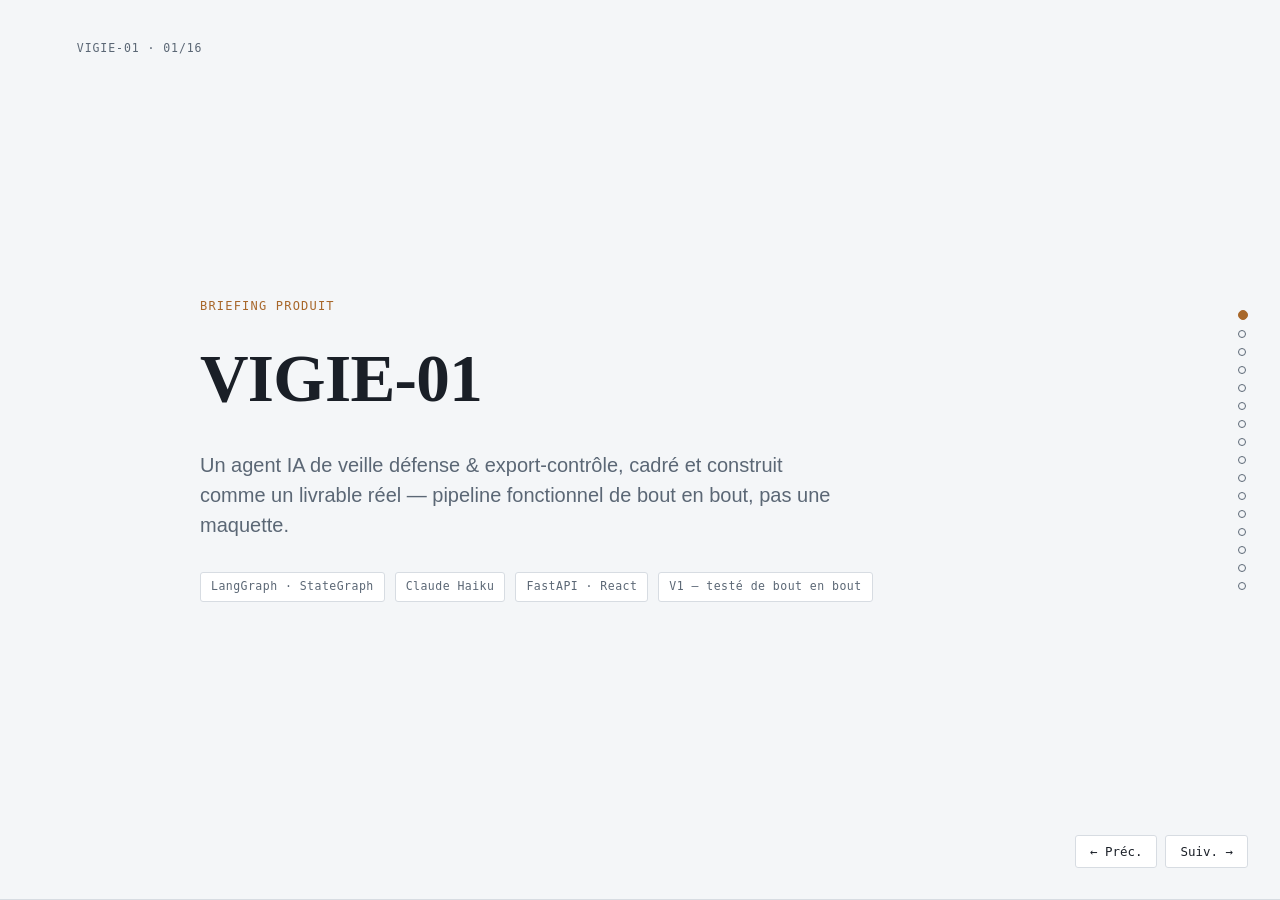
==== docs/slides.html @ fd5d431f "docs: record a measurement that corrected the correction it was meant to justify The 2026-08-30 vent" ====
<!DOCTYPE html>
<html lang="fr">
<head>
<meta charset="utf-8" />
<meta name="viewport" content="width=device-width, initial-scale=1" />
<title>VIGIE-01 — Briefing</title>
<link rel="icon" href="data:image/svg+xml,%3Csvg xmlns='http://www.w3.org/2000/svg' viewBox='0 0 32 32'%3E%3Crect width='32' height='32' rx='7' fill='%23a8672a'/%3E%3Ccircle cx='16' cy='16' r='7.5' fill='none' stroke='%23fff' stroke-width='2.2'/%3E%3Ccircle cx='16' cy='16' r='2.4' fill='%23fff'/%3E%3C/svg%3E" />
<style>
  :root {
    --bg: #f4f6f8;
    --surface: #ffffff;
    --surface-2: #eaeef2;
    --border: #d7dce2;
    --text: #1a1f27;
    --muted: #5b6775;
    --accent: #a8672a;
    --accent-ink: #ffffff;
    --accent-2: #3f6b7a;
    --danger: #a8422f;
    --font-display: Charter, "Iowan Old Style", "Georgia", "Times New Roman", serif;
    --font-body: -apple-system, "Segoe UI", Roboto, sans-serif;
    --font-mono: ui-monospace, "Cascadia Mono", "Consolas", "SFMono-Regular", Menlo, monospace;
  }

  @media (prefers-color-scheme: dark) {
    :root:not([data-theme="light"]) {
      --bg: #12151a;
      --surface: #1a1f27;
      --surface-2: #20262f;
      --border: #2c333d;
      --text: #e7e9ee;
      --muted: #93a0af;
      --accent: #d9954a;
      --accent-ink: #14171c;
      --accent-2: #6fa0b3;
      --danger: #d97a63;
    }
  }
  :root[data-theme="dark"] {
    --bg: #12151a;
    --surface: #1a1f27;
    --surface-2: #20262f;
    --border: #2c333d;
    --text: #e7e9ee;
    --muted: #93a0af;
    --accent: #d9954a;
    --accent-ink: #14171c;
    --accent-2: #6fa0b3;
    --danger: #d97a63;
  }

  * { box-sizing: border-box; }

  html { scroll-behavior: smooth; }

  body {
    margin: 0;
    background: var(--bg);
    color: var(--text);
    font-family: var(--font-body);
    line-height: 1.5;
  }

  .deck {
    scroll-snap-type: y mandatory;
    overflow-y: auto;
    height: 100dvh;
  }

  .slide {
    scroll-snap-align: start;
    min-height: 100dvh;
    display: flex;
    flex-direction: column;
    justify-content: center;
    padding: clamp(28px, 6vw, 96px);
    border-bottom: 1px solid var(--border);
    position: relative;
  }

  .slide-inner {
    max-width: 880px;
    width: 100%;
    margin: 0 auto;
  }

  .slide-id {
    position: absolute;
    top: clamp(20px, 4vw, 40px);
    left: clamp(28px, 6vw, 96px);
    font-family: var(--font-mono);
    font-size: 0.72rem;
    letter-spacing: 0.08em;
    color: var(--muted);
    text-transform: uppercase;
  }

  .eyebrow {
    font-family: var(--font-mono);
    font-size: 0.75rem;
    letter-spacing: 0.1em;
    text-transform: uppercase;
    color: var(--accent);
    margin: 0 0 14px;
  }

  h1, h2 {
    font-family: var(--font-display);
    font-weight: 600;
    text-wrap: balance;
    margin: 0 0 20px;
    letter-spacing: -0.01em;
  }

  .slide h2 { font-size: clamp(1.7rem, 3.4vw, 2.5rem); }

  .title-slide h1 { font-size: clamp(2.4rem, 6vw, 4.2rem); margin-bottom: 8px; }
  .title-slide .sub { font-size: clamp(1rem, 2vw, 1.25rem); color: var(--muted); max-width: 640px; }
  .title-slide .tags { display: flex; gap: 10px; flex-wrap: wrap; margin-top: 32px; }

  .tag {
    font-family: var(--font-mono);
    font-size: 0.72rem;
    letter-spacing: 0.04em;
    padding: 5px 10px;
    border-radius: 3px;
    border: 1px solid var(--border);
    color: var(--muted);
    background: var(--surface);
  }

  p.lede {
    font-size: clamp(1rem, 1.6vw, 1.2rem);
    color: var(--muted);
    max-width: 62ch;
    margin: 0 0 28px;
  }

  ul.points, ol.points {
    margin: 0;
    padding: 0;
    list-style: none;
    display: grid;
    gap: 14px;
  }

  ul.points li, ol.points li {
    padding-left: 26px;
    position: relative;
    max-width: 68ch;
  }

  ul.points li::before {
    content: "";
    position: absolute;
    left: 0;
    top: 0.55em;
    width: 7px;
    height: 7px;
    background: var(--accent);
  }

  ol.points { counter-reset: step; }
  ol.points li::before {
    counter-increment: step;
    content: counter(step);
    position: absolute;
    left: 0;
    top: -0.05em;
    font-family: var(--font-mono);
    font-size: 0.75rem;
    color: var(--accent);
    font-weight: 700;
  }

  strong.mark { color: var(--text); font-weight: 700; }
  .muted-note { color: var(--muted); font-size: 0.9rem; margin-top: 6px; }

  table {
    width: 100%;
    border-collapse: collapse;
    font-size: 0.92rem;
  }

  th, td {
    text-align: left;
    padding: 10px 14px;
    border-bottom: 1px solid var(--border);
  }

  th {
    font-family: var(--font-mono);
    font-size: 0.7rem;
    letter-spacing: 0.06em;
    text-transform: uppercase;
    color: var(--muted);
    font-weight: 600;
  }

  td.num, th.num { text-align: right; font-variant-numeric: tabular-nums; font-family: var(--font-mono); }
  tr.total td { font-weight: 700; color: var(--accent); border-top: 2px solid var(--border); }

  .card-grid {
    display: grid;
    grid-template-columns: repeat(auto-fit, minmax(230px, 1fr));
    gap: 16px;
  }

  .card {
    border: 1px solid var(--border);
    background: var(--surface);
    padding: 18px 20px;
    border-radius: 4px;
  }
  .card h3 { font-family: var(--font-body); font-size: 0.95rem; margin: 0 0 8px; }
  .card p { margin: 0; color: var(--muted); font-size: 0.87rem; }
  .card .badge {
    display: inline-block;
    font-family: var(--font-mono);
    font-size: 0.66rem;
    letter-spacing: 0.06em;
    text-transform: uppercase;
    padding: 2px 7px;
    border-radius: 999px;
    margin-bottom: 10px;
  }
  .badge.high { background: color-mix(in srgb, var(--danger) 18%, transparent); color: var(--danger); }
  .badge.medium { background: color-mix(in srgb, var(--accent) 18%, transparent); color: var(--accent); }

  /* pipeline diagram */
  .pipeline {
    display: flex;
    align-items: stretch;
    gap: 0;
    flex-wrap: wrap;
    margin-top: 8px;
  }
  .pipe-node {
    background: var(--surface);
    border: 1px solid var(--border);
    border-radius: 4px;
    padding: 14px 13px;
    flex: 1 1 128px;
    min-width: 120px;
  }
  .pipe-node .k {
    font-family: var(--font-mono);
    font-size: 0.68rem;
    letter-spacing: 0.06em;
    text-transform: uppercase;
    color: var(--accent);
    display: block;
    margin-bottom: 6px;
  }
  .pipe-node p { margin: 0; font-size: 0.83rem; color: var(--muted); }
  .pipe-arrow {
    display: flex;
    align-items: center;
    justify-content: center;
    color: var(--muted);
    font-family: var(--font-mono);
    padding: 0 5px;
    flex: 0 0 auto;
  }

  /* La hauteur est plafonnée en vh pour que la slide entière (titre + capture + légende)
     tienne dans une fenêtre de présentation sans couper la légende. */
  figure.shot {
    margin: 0 0 16px;
    text-align: center;
    line-height: 0;
  }
  figure.shot img {
    display: inline-block;
    max-width: 100%;
    max-height: 52vh;
    width: auto;
    height: auto;
    border: 1px solid var(--border);
    border-radius: 5px;
    background: var(--surface);
  }

  .quote-block {
    border-left: 3px solid var(--accent);
    padding: 6px 0 6px 20px;
    font-family: var(--font-mono);
    font-size: 0.86rem;
    color: var(--muted);
    background: var(--surface-2);
    padding: 14px 18px;
    border-radius: 0 4px 4px 0;
  }

  .roadmap-row {
    display: grid;
    grid-template-columns: 90px 1fr;
    gap: 18px;
    align-items: start;
    padding: 11px 0;
    border-bottom: 1px solid var(--border);
  }
  .roadmap-row:last-child { border-bottom: none; }
  .roadmap-row .stage {
    font-family: var(--font-mono);
    font-size: 0.8rem;
    letter-spacing: 0.05em;
    color: var(--accent);
    padding-top: 2px;
  }
  .status-dot {
    display: inline-block;
    width: 8px; height: 8px;
    border-radius: 50%;
    margin-right: 8px;
  }
  .status-dot.done { background: var(--accent-2); }
  .status-dot.next { background: var(--accent); }
  .status-dot.later { background: var(--border); }

  .closing h2 { font-size: clamp(2rem, 4vw, 3rem); }

  /* nav chrome */
  .chrome {
    position: fixed;
    z-index: 20;
  }
  .rail {
    right: clamp(14px, 3vw, 32px);
    top: 50%;
    transform: translateY(-50%);
    display: flex;
    flex-direction: column;
    gap: 10px;
  }
  .rail button {
    width: 8px; height: 8px;
    padding: 0;
    border-radius: 50%;
    border: 1px solid var(--muted);
    background: transparent;
    cursor: pointer;
  }
  .rail button[aria-current="true"] { background: var(--accent); border-color: var(--accent); width: 10px; height: 10px; }
  .rail button:focus-visible { outline: 2px solid var(--accent); outline-offset: 3px; }

  .nav-btns {
    right: clamp(14px, 3vw, 32px);
    bottom: clamp(14px, 3vw, 32px);
    display: flex;
    gap: 8px;
  }
  .nav-btns button {
    font-family: var(--font-mono);
    font-size: 0.78rem;
    padding: 8px 14px;
    border-radius: 3px;
    border: 1px solid var(--border);
    background: var(--surface);
    color: var(--text);
    cursor: pointer;
  }
  .nav-btns button:hover { border-color: var(--accent); color: var(--accent); }
  .nav-btns button:focus-visible { outline: 2px solid var(--accent); outline-offset: 2px; }

  @media (max-width: 720px) {
    .rail { display: none; }
  }

  /* Écrans courts (portables 1366×768, projecteurs) : les slides les plus denses dépassaient
     la hauteur de fenêtre et la dernière ligne se retrouvait coupée par le scroll-snap. */
  @media (max-height: 800px) {
    .slide { padding-top: clamp(22px, 4vw, 52px); padding-bottom: clamp(22px, 4vw, 52px); }
    .slide h2 { font-size: clamp(1.4rem, 2.7vw, 2rem); margin-bottom: 14px; }
    ul.points, ol.points { gap: 10px; }
    .roadmap-row { padding: 8px 0; }
    figure.shot img { max-height: 46vh; }
  }

  @media print {
    .chrome { display: none; }
    .deck { height: auto; overflow: visible; }
    .slide { min-height: auto; page-break-after: always; border-bottom: none; }
  }

  @media (prefers-reduced-motion: reduce) {
    html { scroll-behavior: auto; }
  }
</style>
</head>
<body>

<div class="deck" id="deck">

  <section class="slide title-slide" id="s1">
    <span class="slide-id"></span>
    <div class="slide-inner">
      <p class="eyebrow">Briefing produit</p>
      <h1>VIGIE-01</h1>
      <p class="sub">Un agent IA de veille défense &amp; export-contrôle, cadré et construit comme un livrable réel — pipeline fonctionnel de bout en bout, pas une maquette.</p>
      <div class="tags">
        <span class="tag">LangGraph · StateGraph</span>
        <span class="tag">Claude Haiku</span>
        <span class="tag">FastAPI · React</span>
        <span class="tag">V1 — testé de bout en bout</span>
      </div>
    </div>
  </section>

  <section class="slide" id="s1b">
    <span class="slide-id"></span>
    <div class="slide-inner">
      <p class="eyebrow">Synthèse</p>
      <h2>Réduire le temps de synthèse quotidienne sans céder sur la traçabilité</h2>
      <ul class="points">
        <li><strong class="mark">Le constat.</strong> Le point dur n'est pas de collecter — les outils existent — mais de classer un flux hétérogène de façon homogène, de recouper, et de pouvoir justifier a posteriori pourquoi une information a été retenue.</li>
        <li><strong class="mark">La réponse.</strong> Un pipeline en cinq nœuds où chaque affirmation est adossée à une citation vérifiée verbatim, et où l'escalade agentique bornée est déclenchée par une condition mesurée — l'existence d'un antécédent à recouper — et non par la catégorie de l'article.</li>
        <li><strong class="mark">L'état.</strong> V1 fonctionnelle de bout en bout, première tranche du vérificateur V2 et premier étage du raisonnement longitudinal V3 (threads d'événements) livrés, garde-fous codés et testés dans les deux sens — pas seulement déclarés. La mise en production est écrite et validée en conteneur ; rien n'est encore provisionné en cloud.</li>
        <li><strong class="mark">La recommandation.</strong> Rendre le pipeline observable avant de le rendre autonome. Le diagnostic de déploiement n'a pas buté sur l'infrastructure mais sur le fait que le pipeline ne journalisait rien : sous un ordonnanceur, toute l'instrumentation de coût construite les jours précédents aurait disparu au moment exact où elle devient la seule fenêtre sur le système.</li>
      </ul>
      <p class="muted-note">Ce qui suit détaille le cadrage, l'architecture et les preuves — dans cet ordre.</p>
    </div>
  </section>

  <section class="slide" id="s2">
    <span class="slide-id"></span>
    <div class="slide-inner">
      <p class="eyebrow">Le problème</p>
      <h2>Le suivi manuel du risque export ne se justifie pas a posteriori</h2>
      <ul class="points">
        <li>Revue de presse quotidienne dispersée, alertes email non structurées</li>
        <li>Aucune trace de <strong class="mark">pourquoi</strong> une information a été retenue ou écartée</li>
        <li>Cible : fonctions conformité export, intelligence économique, affaires publiques</li>
      </ul>
      <p class="muted-note">Non-objectif explicite : le système ne décide pas. Il accélère et structure la veille humaine — la décision reste humaine.</p>
    </div>
  </section>

  <section class="slide" id="s3">
    <span class="slide-id"></span>
    <div class="slide-inner">
      <p class="eyebrow">Cadrage</p>
      <h2>Trois enjeux critiques, pas un seul</h2>
      <ol class="points">
        <li><strong class="mark">Classification</strong> cohérente d'un flux hétérogène de sources</li>
        <li><strong class="mark">Recoupement multi-sources</strong> — distinguer signal confirmé et rumeur isolée</li>
        <li><strong class="mark">Traçabilité</strong> systématique — chaque affirmation adossée à une source identifiée</li>
      </ol>
      <p class="muted-note">1 et 3 couverts en V1 · 2 livré en première tranche V2 — périmètre étendu aux cinq catégories le 2026-08-20, l'escalade étant conditionnée à un antécédent candidat mesuré plutôt qu'à la catégorie (cf. feuille de route)</p>
    </div>
  </section>

  <section class="slide" id="s4">
    <span class="slide-id"></span>
    <div class="slide-inner">
      <p class="eyebrow">Périmètre MECE</p>
      <h2>Cadré en MECE, puis corrigé au contact des données réelles</h2>
      <div class="card-grid">
        <div class="card">
          <h3>Inclus (V1)</h3>
          <p>Export control, contrats d'armement, mouvements militaires, diplomatie défense, programmes industriels — filtrage thématique, zone mondiale.</p>
        </div>
        <div class="card">
          <h3>Exclu explicitement</h3>
          <p>Renseignement classifié, cybersécurité (périmètre voisin distinct), décision automatisée, analyse financière de marché.</p>
        </div>
      </div>
      <p class="muted-note" style="margin-top:20px">Révision assumée : un filtrage géographique strict, testé sur données réelles, rejetait à tort la quasi-totalité de 2 sources sur 5 → retiré, remplacé par une extraction de lieu en métadonnée non filtrante. Documenté comme révision, pas masqué.</p>
    </div>
  </section>

  <section class="slide" id="s5">
    <span class="slide-id"></span>
    <div class="slide-inner">
      <p class="eyebrow">Architecture</p>
      <h2>Un pipeline agentique traçable, pas un script</h2>
      <div class="pipeline">
        <div class="pipe-node"><span class="k">Sources</span><p>18 flux RSS, sélection par pays, validés en direct</p></div>
        <div class="pipe-arrow">→</div>
        <div class="pipe-node"><span class="k">Collecte</span><p>collector.py</p></div>
        <div class="pipe-arrow">→</div>
        <div class="pipe-node"><span class="k">Dédoublonnage</span><p>avant l'appel LLM, pas après</p></div>
        <div class="pipe-arrow">→</div>
        <div class="pipe-node"><span class="k">Analyse</span><p>classification + résumé + citation vérifiée</p></div>
        <div class="pipe-arrow">→</div>
        <div class="pipe-node"><span class="k">Vérification</span><p>recoupement + score de confiance, boucle d'outil bornée</p></div>
        <div class="pipe-arrow">→</div>
        <div class="pipe-node"><span class="k">Regroupement</span><p>threads d'événements sur l'historique, même boucle bornée</p></div>
      </div>
      <p class="muted-note" style="margin-top:18px">État partagé (<code>VigieState</code>) entre les nœuds, chaque nœud tracé nativement — sans instrumentation manuelle. Les trois premiers nœuds sont un workflow déterministe ; les deux derniers laissent le modèle décider de ses propres appels d'outil, chacun sous double plafond codé — un nœud agentique de plus n'est pas un plafond de plus à oublier.</p>
      <p class="muted-note" style="margin-top:6px">Ce qui survit aux runs — budget LLM, liens vus, historique analysé — passe par une couche de persistance unique, fichiers locaux en développement et Firestore en production. Le digest servi est une fenêtre glissante sur cet historique, pas la photographie du dernier run : le dédoublonnage vidant les collectes suivantes, servir le run brut effacerait l'affichage à chaque passage.</p>
    </div>
  </section>

  <section class="slide" id="s5b">
    <span class="slide-id"></span>
    <div class="slide-inner">
      <p class="eyebrow">Restitution</p>
      <h2>Le digest rend visible ce qui engage la confiance</h2>
      <figure class="shot">
        <img src="screenshot.png" alt="Digest VIGIE : barre de commande unique (vues, profondeur, tri), rail de filtres à gauche, bandeau d'indicateurs, et fiches d'événement portant le score de confiance, la citation vérifiée et la marque du média." loading="lazy" />
      </figure>
      <p class="muted-note">Score de confiance sur une rampe séquentielle et non en rouge/vert — un score lu comme un verdict invaliderait le non-objectif. Un item hors du périmètre du vérificateur sort sans score plutôt qu'avec un zéro. La provenance « média d'État » est affichée, pas noyée.</p>
    </div>
  </section>

  <section class="slide" id="s5c">
    <span class="slide-id"></span>
    <div class="slide-inner">
      <p class="eyebrow">Couverture</p>
      <h2>La carte affiche aussi ce qu'elle ne peut pas placer</h2>
      <figure class="shot">
        <img src="screenshot-map.png" alt="Carte de couverture géographique, construite sur le lieu vérifié de chaque événement, avec le décompte des items sans lieu extrait et des lieux non rattachables à un pays." loading="lazy" />
      </figure>
      <p class="muted-note">Construite sur le lieu vérifié de l'événement, pas sur le pays de la source. Les items sans lieu extractible et les lieux non rattachables à un pays (espaces maritimes, commandements) sont comptés explicitement : une carte qui ne montrerait que ses succès surestimerait la couverture réelle.</p>
    </div>
  </section>

  <section class="slide" id="s5d">
    <span class="slide-id"></span>
    <div class="slide-inner">
      <p class="eyebrow">Synthèse</p>
      <h2>Le thread rend lisible ce qui se joue entre les articles</h2>
      <figure class="shot">
        <img src="screenshot-threads.png" alt="Vue Threads : un dossier suivi par plusieurs sources, sa chronologie à l'échelle réelle du temps, et le croisement entre pays du média et pays de l'événement." loading="lazy" />
      </figure>
      <p class="muted-note">Un thread relie les articles d'un même dossier — mêmes parties, même opération — et non d'un même thème. La chronologie est à l'échelle réelle du temps : l'écart entre les parutions <em>est</em> le signal, et des repères équidistants rendraient identiques trois dépêches en vingt minutes et un dossier étalé sur trois semaines. Aucun score agrégé n'est produit au niveau du thread — moyenner des scores partiellement absents comblerait par un calcul un vide laissé volontairement.</p>
    </div>
  </section>

  <section class="slide" id="s6">
    <span class="slide-id"></span>
    <div class="slide-inner">
      <p class="eyebrow">Garde-fou non négociable</p>
      <h2>Pas de résumé sans preuve</h2>
      <p class="lede">Chaque résumé généré par le LLM doit être accompagné d'une citation vérifiée <strong class="mark">verbatim</strong> contre le texte source. Sans preuve, l'item est rejeté automatiquement — pas seulement signalé.</p>
      <div class="quote-block">« The Rafale export deal was signed today. » — extrait source, jamais traduit, jamais paraphrasé</div>
      <p class="muted-note" style="margin-top:16px">Même principe appliqué au lieu extrait : vide plutôt que non vérifiable.</p>
    </div>
  </section>

  <section class="slide" id="s7">
    <span class="slide-id"></span>
    <div class="slide-inner">
      <p class="eyebrow">Valeur estimée</p>
      <h2>Ordre de grandeur illustratif</h2>
      <table>
        <thead>
          <tr><th>Poste</th><th>Hypothèse</th><th class="num">Valeur</th></tr>
        </thead>
        <tbody>
          <tr><td>Équipe concernée</td><td>4 analystes dédiés</td><td class="num">—</td></tr>
          <tr><td>Gain de temps</td><td>90 → 30 min de revue / jour / analyste</td><td class="num">528 h/an</td></tr>
          <tr class="total"><td>Valeur temps</td><td>528 h × 60 €/h chargé</td><td class="num">~32 000 €/an</td></tr>
          <tr><td>Coût du système (mesuré réel)</td><td>~200 items/j × 1 appel + escalade plafonnée</td><td class="num">~140 €/an</td></tr>
        </tbody>
      </table>
      <p class="muted-note" style="margin-top:16px">Ratio favorable même en scénario dégradé (gain divisé par deux). Le bénéfice qualitatif — standardisation, traçabilité — reste déterminant au-delà du seul temps.</p>
    </div>
  </section>

  <section class="slide" id="s8">
    <span class="slide-id"></span>
    <div class="slide-inner">
      <p class="eyebrow">Risques</p>
      <h2>Traités par priorité, pas par exhaustivité</h2>
      <div class="card-grid">
        <div class="card">
          <span class="badge high">Haute priorité</span>
          <h3>Hallucination LLM</h3>
          <p>Citation verbatim obligatoire, rejet automatique si absente.</p>
        </div>
        <div class="card">
          <span class="badge high">Haute priorité</span>
          <h3>Usage détourné</h3>
          <p>Positionnement explicite : aide à la veille, jamais outil de décision automatisée.</p>
        </div>
        <div class="card">
          <span class="badge medium">Moyenne</span>
          <h3>Biais de sources</h3>
          <p>Sélection par pays sur critère SIPRI, médias d'État marqués comme tels dans le digest.</p>
        </div>
        <div class="card">
          <span class="badge medium">Moyenne</span>
          <h3>Dérive de coût LLM</h3>
          <p>Plafond d'appels/jour + escalade agentique bornée — codés et testés, pas seulement documentés.</p>
        </div>
      </div>
    </div>
  </section>

  <section class="slide" id="s9">
    <span class="slide-id"></span>
    <div class="slide-inner">
      <p class="eyebrow">Preuve par l'usage · 1/2</p>
      <h2>Le chiffre flatteur a été questionné avant d'être retenu</h2>
      <ul class="points">
        <li><strong class="mark">Garde-fou déclaré, non câblé.</strong> Le plafond d'appels LLM/jour existait dans la config sans être vérifié nulle part dans le code. Trouvé par auto-audit, corrigé, testé dans les deux sens.</li>
        <li><strong class="mark">Précision auto-questionnée.</strong> 27/30 d'accord avec l'annotation manuelle, au-dessus de la cible — retenu seulement après avoir requestionné l'annotation elle-même, ce qui a révélé des définitions de catégorie ambiguës plutôt qu'un défaut du classifieur.</li>
        <li><strong class="mark">Deuxième mesure, plus sévère.</strong> Après la reprise des sources : 73/88 (83 %), sous la cible. Le protocole d'annotation comportait lui-même un biais — documenté dans le cadrage plutôt que le chiffre présenté comme acquis.</li>
        <li><strong class="mark">Troisième mesure, décomposée.</strong> 51/68 (75 %) sur un échantillon reconstruit. Le global était le moins informatif : le tri du bruit tient la cible (85 %), la qualification de ce qui parvient au digest échoue une fois sur trois (64 %). Deux problèmes distincts qu'un chiffre unique confondait.</li>
        <li><strong class="mark">Le retest a démenti la sonde qui l'avait précédé.</strong> Retest à deux bras sur 17 items : la règle reformulée gagne ses deux cas de référence sans aucune régression. Mais les contrôles — passés cette fois, alors que la sonde s'était arrêtée à deux cas — ont trouvé deux régressions <em>antérieures</em>, et un troisième bras les a attribuées au changement de la veille plutôt qu'à la reformulation. Le gain que ce changement revendiquait ne se reproduit pas : rejoué quatre fois sur le prompt d'avant, le cas sort déjà correctement. Une sonde à n=2 comparait une observation à une observation.</li>
        <li><strong class="mark">Quatrième mesure, en aveugle.</strong> 38/48 (79 %) — le script d'annotation montrait jusque-là le verdict du système avant de demander le jugement humain, un biais d'ancrage retiré le jour même. À n=48 la cible de 85 % tombe <em>dans</em> l'intervalle de confiance : la mesure ne conclut ni dans un sens ni dans l'autre, et le dire vaut mieux que citer 79 % comme un verdict. Elle confirme en revanche, indépendamment, la frontière que la précédente avait désignée.</li>
      </ul>
      <p class="muted-note" style="margin-top:6px">Une mesure de précision teste autant la clarté des définitions que la qualité du modèle. Les deux s'auditent ensemble — et l'audit s'est corrigé lui-même ici : le cadrage n'énonçait rien sur la frontière incriminée, mais le prompt portait une règle non documentée depuis cinq jours, que le modèle appliquait fidèlement. Désaccord de spécification et non lacune — la règle a été <em>changée</em>, pas ajoutée, et reportée dans le cadrage. Sondée dans la foulée : efficace sur le cas qui la motivait, sans effet sur un second qu'elle nomme pourtant explicitement. Une règle peut être écrite, juste, et ne rien déplacer. Le retest complet, passé depuis, a corrigé le second cas — et montré que l'effet revendiqué sur le premier n'était pas reproductible. Ce qui reste ouvert n'est plus une question de règle mais d'annotation : deux articles décrivant le même type d'événement portent des étiquettes opposées, et aucune formulation ne peut satisfaire les deux.</p>
    </div>
  </section>

  <section class="slide" id="s9b">
    <span class="slide-id"></span>
    <div class="slide-inner">
      <p class="eyebrow">Preuve par l'usage · 2/2</p>
      <h2>Les défauts sont venus du test, pas de la relecture</h2>
      <ul class="points">
        <li><strong class="mark">Le volume réel a démenti l'estimation.</strong> La reprise des sources a fait apparaître des flux exposant des mois d'historique. Sans fenêtre de fraîcheur, le premier run aurait consommé le budget d'une journée entière sur l'arriéré avant de s'interrompre.</li>
        <li><strong class="mark">Symptôme à l'affichage, cause en amont.</strong> Deux pays seulement ressortaient sur la carte. Plutôt que d'ajouter des règles de rattrapage à la restitution : mesurer d'abord. 10 des 11 lieux manquants avaient leur pays nommé dans le titre — or la vérification verbatim ne portait que sur le corps de l'article, et effaçait des extractions correctes.</li>
        <li><strong class="mark">Corrigé sans affaiblir le garde-fou.</strong> Le titre est du texte publié par la source : l'extrait doit toujours y correspondre mot pour mot. Couverture passée de 6 à 13 lieux sur 16 items.</li>
        <li><strong class="mark">Un plantage a révélé la vraie perte.</strong> Une réponse de modèle hors énumération a interrompu un run. Au relancement : zéro item neuf — le dédoublonnage marquait les liens comme vus <em>avant</em> l'analyse, donc les items du run perdu étaient réputés traités sans exister nulle part, et exclus de toutes les collectes suivantes. Le marquage appartient désormais au nœud qui a réellement payé l'appel.</li>
      </ul>
      <p class="muted-note" style="margin-top:6px">Remonter du symptôme à la cause plutôt que corriger là où le problème se voit — et documenter ce qui reste non vérifié plutôt que de l'omettre. Aucun de ces défauts n'était visible en relecture de code.</p>
    </div>
  </section>

  <section class="slide" id="s10">
    <span class="slide-id"></span>
    <div class="slide-inner">
      <p class="eyebrow">Feuille de route</p>
      <h2>V1 solide, prochain jalon identifié précisément</h2>
      <div class="roadmap-row">
        <span class="stage">V1</span>
        <div><span class="status-dot done"></span>Collecte + dédoublonnage + classification + résumé tracé + API + frontend — testé de bout en bout</div>
      </div>
      <div class="roadmap-row">
        <span class="stage">V1</span>
        <div><span class="status-dot done"></span>Sources par pays : top 10 exportateurs SIPRI + Iran/Corée du Nord, chaque flux validé en direct</div>
      </div>
      <div class="roadmap-row">
        <span class="stage">V1</span>
        <div><span class="status-dot next"></span>Déploiement — moitié dépôt livrée le 2026-08-23 : journal structuré, endpoint de run fermé, dépendances épinglées, image conteneur et traitement par lot validés en local. Moitié cloud entière : rien de provisionné</div>
      </div>
      <div class="roadmap-row">
        <span class="stage">V2</span>
        <div><span class="status-dot done"></span>Vérificateur, 1<sup>re</sup> tranche : recoupement sur l'historique et score de confiance, sur les catégories les plus sensibles</div>
      </div>
      <div class="roadmap-row">
        <span class="stage">V2</span>
        <div><span class="status-dot done"></span>Carte de couverture interactive, construite sur le lieu vérifié de chaque événement</div>
      </div>
      <div class="roadmap-row">
        <span class="stage">V2</span>
        <div><span class="status-dot done"></span>Vérificateur étendu aux cinq catégories le 2026-08-20 : l'escalade est conditionnée à un antécédent candidat mesuré, plus à la catégorie</div>
      </div>
      <div class="roadmap-row">
        <span class="stage">V2</span>
        <div><span class="status-dot done"></span>Récupération du texte intégral livrée le 2026-08-31 — mais la mesure qui la motivait désignait le mauvais correctif : 4 des 6 citations non vérifiables tenaient à la typographie (apostrophes courbes contre droites), pas à la longueur des extraits. Le module reste justifié par la classification, où un extrait tronqué ne contient pas ce qu'il faut pour classer</div>
      </div>
      <div class="roadmap-row">
        <span class="stage">V3</span>
        <div><span class="status-dot done"></span>Raisonnement longitudinal, 1<sup>re</sup> tranche : threads d'événements — le signal d'une veille se situe largement entre les items, pas dans l'item isolé</div>
      </div>
      <div class="roadmap-row">
        <span class="stage">V3</span>
        <div><span class="status-dot later"></span>Brief hebdomadaire et détection de signal faible — chiffres issus d'une agrégation, jamais du modèle ; alerte gardée par un taux de fausses alertes mesuré avant exposition</div>
      </div>
      <div class="roadmap-row">
        <span class="stage">V3</span>
        <div><span class="status-dot later"></span>Mémoire interrogeable sur l'historique (requêtes en langage naturel)</div>
      </div>
      <p class="muted-note" style="margin-top:14px">Deux chantiers, dans cet ordre. <strong>Le budget d'abord.</strong> L'extension du vérificateur aux cinq catégories a tourné en réel le 2026-08-21 (15 escalades sur 36 articles, 5 avec antécédent) et a saturé le plafond de 200 appels du jour — le déficit est retombé sur le regroupement en threads, dernier de la chaîne. Premier relevé réel le 2026-08-22 : analyse 72 appels, vérification 50, regroupement 73, soit 195 des 200. Il montre que les plafonds d'escalade sont sur-souscrits — ils autorisent 140 appels à eux deux, quand l'analyse en réclame un par article soumis et en a consommé 72 — et que 21 % du budget part sur des articles écartés après analyse. L'arbitrage reste ouvert délibérément : il ne se tranche pas tant que cette part d'un cinquième n'est pas ventilée par source, et la ventilation vient d'être instrumentée. <strong>Le déploiement ensuite, et sa moitié dépôt est faite.</strong> Le diagnostic n'avait pas buté sur l'absence d'infrastructure mais sur l'absence de journal : le pipeline n'émettait rien, donc les mesures ci-dessus auraient été invisibles sous un ordonnanceur. Journal structuré, endpoint de run fermé par jeton, dépendances épinglées, image conteneur et traitement par lot quotidien sont livrés et validés en local le 2026-08-23 — le lot a tourné de bout en bout contre des flux réels avec le plafond d'appels forcé à zéro, ce qui exerce la troncature sans rien dépenser. Reste la moitié cloud, entière : la persistance de production n'a toujours jamais été exécutée contre une base réelle, et c'est la seule inconnue qu'aucun travail local ne lève.</p>
    </div>
  </section>

  <section class="slide closing" id="s11">
    <span class="slide-id"></span>
    <div class="slide-inner">
      <p class="eyebrow">En synthèse</p>
      <h2>Un cadrage complet, appliqué à un système réel — pas juste des slides</h2>
      <p class="lede">MECE, alternatives évaluées, KPIs, risques, gouvernance — avec le même niveau d'exigence de vérification empirique du début à la fin, jusqu'à la mesure de précision finale.</p>
    </div>
  </section>

</div>

<div class="chrome rail" id="rail"></div>
<div class="chrome nav-btns">
  <button id="prevBtn" type="button" aria-label="Slide précédente">← Préc.</button>
  <button id="nextBtn" type="button" aria-label="Slide suivante">Suiv. →</button>
</div>

<script>
  (function () {
    var slides = Array.prototype.slice.call(document.querySelectorAll('.slide'));
    var deck = document.getElementById('deck');
    var rail = document.getElementById('rail');

    // Numérotation générée à l'exécution : écrite en dur, elle dérivait à chaque slide ajoutée.
    slides.forEach(function (slide, i) {
      var id = slide.querySelector('.slide-id');
      if (id) {
        id.textContent =
          'VIGIE-01 · ' + String(i + 1).padStart(2, '0') + '/' + String(slides.length).padStart(2, '0');
      }
    });

    slides.forEach(function (slide, i) {
      var dot = document.createElement('button');
      dot.type = 'button';
      dot.setAttribute('aria-label', 'Aller à la slide ' + (i + 1));
      dot.addEventListener('click', function () {
        slide.scrollIntoView({ behavior: 'smooth', block: 'start' });
      });
      rail.appendChild(dot);
    });

    var dots = Array.prototype.slice.call(rail.children);

    function currentIndex() {
      var mid = deck.scrollTop + deck.clientHeight / 2;
      var idx = 0;
      slides.forEach(function (slide, i) {
        if (slide.offsetTop <= mid) idx = i;
      });
      return idx;
    }

    function updateRail() {
      var idx = currentIndex();
      dots.forEach(function (d, i) {
        d.setAttribute('aria-current', i === idx ? 'true' : 'false');
      });
    }

    function go(delta) {
      var idx = Math.min(slides.length - 1, Math.max(0, currentIndex() + delta));
      slides[idx].scrollIntoView({ behavior: 'smooth', block: 'start' });
    }

    deck.addEventListener('scroll', updateRail, { passive: true });
    window.addEventListener('resize', updateRail);

    document.getElementById('prevBtn').addEventListener('click', function () { go(-1); });
    document.getElementById('nextBtn').addEventListener('click', function () { go(1); });

    document.addEventListener('keydown', function (e) {
      if (e.key === 'ArrowDown' || e.key === 'ArrowRight' || e.key === 'PageDown') { e.preventDefault(); go(1); }
      if (e.key === 'ArrowUp' || e.key === 'ArrowLeft' || e.key === 'PageUp') { e.preventDefault(); go(-1); }
    });

    updateRail();
  })();
</script>

</body>
</html>
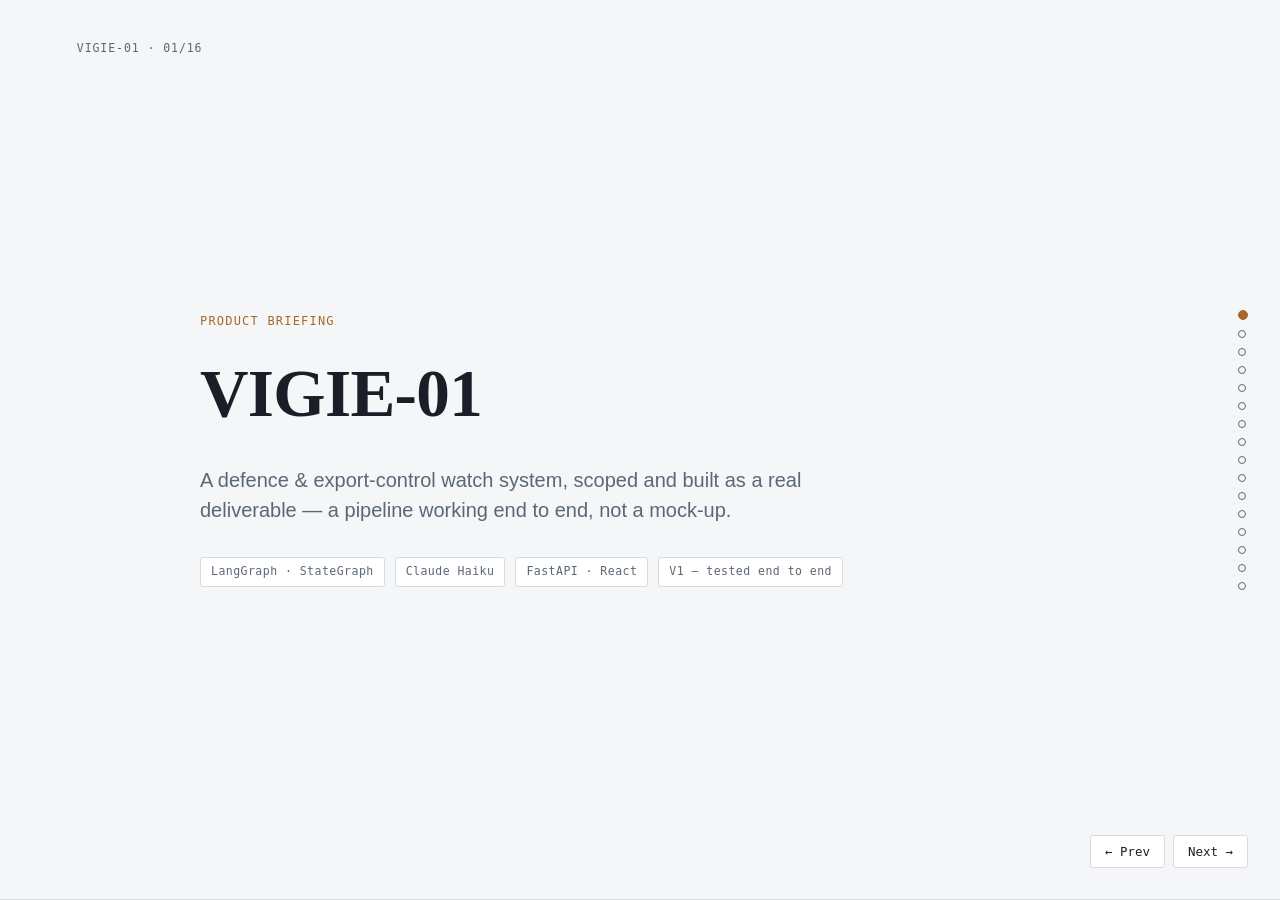
==== commit 98fa6a8d: "docs: rewrite the slide deck and the Pages index in English The deck is hand-written, not generated," ====
--- a/docs/slides.html
+++ b/docs/slides.html
@@ -1,5 +1,5 @@
 <!DOCTYPE html>
-<html lang="fr">
+<html lang="en">
 <head>
 <meta charset="utf-8" />
 <meta name="viewport" content="width=device-width, initial-scale=1" />
@@ -263,8 +263,8 @@
     flex: 0 0 auto;
   }
 
-  /* La hauteur est plafonnée en vh pour que la slide entière (titre + capture + légende)
-     tienne dans une fenêtre de présentation sans couper la légende. */
+  /* The height is capped in vh so that the whole slide (title + screenshot + caption) fits in a
+     presentation window without clipping the caption. */
   figure.shot {
     margin: 0 0 16px;
     text-align: center;
@@ -367,8 +367,8 @@
     .rail { display: none; }
   }
 
-  /* Écrans courts (portables 1366×768, projecteurs) : les slides les plus denses dépassaient
-     la hauteur de fenêtre et la dernière ligne se retrouvait coupée par le scroll-snap. */
+  /* Short screens (1366×768 laptops, projectors): the densest slides exceeded the window height
+     and the last line ended up cut off by the scroll snap. */
   @media (max-height: 800px) {
     .slide { padding-top: clamp(22px, 4vw, 52px); padding-bottom: clamp(22px, 4vw, 52px); }
     .slide h2 { font-size: clamp(1.4rem, 2.7vw, 2rem); margin-bottom: 14px; }
@@ -395,14 +395,14 @@
   <section class="slide title-slide" id="s1">
     <span class="slide-id"></span>
     <div class="slide-inner">
-      <p class="eyebrow">Briefing produit</p>
+      <p class="eyebrow">Product briefing</p>
       <h1>VIGIE-01</h1>
-      <p class="sub">Un agent IA de veille défense &amp; export-contrôle, cadré et construit comme un livrable réel — pipeline fonctionnel de bout en bout, pas une maquette.</p>
+      <p class="sub">A defence &amp; export-control watch system, scoped and built as a real deliverable — a pipeline working end to end, not a mock-up.</p>
       <div class="tags">
         <span class="tag">LangGraph · StateGraph</span>
         <span class="tag">Claude Haiku</span>
         <span class="tag">FastAPI · React</span>
-        <span class="tag">V1 — testé de bout en bout</span>
+        <span class="tag">V1 — tested end to end</span>
       </div>
     </div>
   </section>
@@ -410,62 +410,62 @@
   <section class="slide" id="s1b">
     <span class="slide-id"></span>
     <div class="slide-inner">
-      <p class="eyebrow">Synthèse</p>
-      <h2>Réduire le temps de synthèse quotidienne sans céder sur la traçabilité</h2>
+      <p class="eyebrow">Summary</p>
+      <h2>Cut the daily synthesis time without giving up traceability</h2>
       <ul class="points">
-        <li><strong class="mark">Le constat.</strong> Le point dur n'est pas de collecter — les outils existent — mais de classer un flux hétérogène de façon homogène, de recouper, et de pouvoir justifier a posteriori pourquoi une information a été retenue.</li>
-        <li><strong class="mark">La réponse.</strong> Un pipeline en cinq nœuds où chaque affirmation est adossée à une citation vérifiée verbatim, et où l'escalade agentique bornée est déclenchée par une condition mesurée — l'existence d'un antécédent à recouper — et non par la catégorie de l'article.</li>
-        <li><strong class="mark">L'état.</strong> V1 fonctionnelle de bout en bout, première tranche du vérificateur V2 et premier étage du raisonnement longitudinal V3 (threads d'événements) livrés, garde-fous codés et testés dans les deux sens — pas seulement déclarés. La mise en production est écrite et validée en conteneur ; rien n'est encore provisionné en cloud.</li>
-        <li><strong class="mark">La recommandation.</strong> Rendre le pipeline observable avant de le rendre autonome. Le diagnostic de déploiement n'a pas buté sur l'infrastructure mais sur le fait que le pipeline ne journalisait rien : sous un ordonnanceur, toute l'instrumentation de coût construite les jours précédents aurait disparu au moment exact où elle devient la seule fenêtre sur le système.</li>
+        <li><strong class="mark">The observation.</strong> The hard part is not collecting — the tools exist — but classifying a heterogeneous stream consistently, cross-checking it, and being able to justify after the fact why a piece of information was kept.</li>
+        <li><strong class="mark">The answer.</strong> A five-node pipeline where every statement is backed by a quote verified verbatim, and where bounded agentic escalation is triggered by a measured condition — the existence of an antecedent to cross-check against — and not by the article's category.</li>
+        <li><strong class="mark">The state.</strong> V1 working end to end, the first slice of the V2 verifier and the first stage of V3 longitudinal reasoning (event threads) shipped, guardrails coded and tested both ways — not merely declared. <strong>In production since 2026-09-05</strong>: the digest is served publicly, production persistence has run, and the budget reservation in a transaction — the guardrail that could only be verified under real concurrent conditions — holds under 30 simultaneous reservations for 4 slots. The daily scheduler remains to be armed.</li>
+        <li><strong class="mark">The recommendation.</strong> Make the pipeline observable before making it autonomous. The deployment diagnosis did not stumble on the infrastructure but on the fact that the pipeline logged nothing: under a scheduler, all the cost instrumentation built over the previous days would have vanished at the exact moment it becomes the only window on the system.</li>
       </ul>
-      <p class="muted-note">Ce qui suit détaille le cadrage, l'architecture et les preuves — dans cet ordre.</p>
+      <p class="muted-note">What follows details the scoping, the architecture and the evidence — in that order.</p>
     </div>
   </section>
 
   <section class="slide" id="s2">
     <span class="slide-id"></span>
     <div class="slide-inner">
-      <p class="eyebrow">Le problème</p>
-      <h2>Le suivi manuel du risque export ne se justifie pas a posteriori</h2>
+      <p class="eyebrow">The problem</p>
+      <h2>Manual export-risk monitoring cannot be justified after the fact</h2>
       <ul class="points">
-        <li>Revue de presse quotidienne dispersée, alertes email non structurées</li>
-        <li>Aucune trace de <strong class="mark">pourquoi</strong> une information a été retenue ou écartée</li>
-        <li>Cible : fonctions conformité export, intelligence économique, affaires publiques</li>
+        <li>A scattered daily press review, unstructured email alerts</li>
+        <li>No trace of <strong class="mark">why</strong> a piece of information was kept or discarded</li>
+        <li>Audience: export compliance, competitive intelligence, public affairs functions</li>
       </ul>
-      <p class="muted-note">Non-objectif explicite : le système ne décide pas. Il accélère et structure la veille humaine — la décision reste humaine.</p>
+      <p class="muted-note">An explicit non-goal: the system does not decide. It speeds up and structures the human watch — the decision stays human.</p>
     </div>
   </section>
 
   <section class="slide" id="s3">
     <span class="slide-id"></span>
     <div class="slide-inner">
-      <p class="eyebrow">Cadrage</p>
-      <h2>Trois enjeux critiques, pas un seul</h2>
+      <p class="eyebrow">Scoping</p>
+      <h2>Three critical issues, not one</h2>
       <ol class="points">
-        <li><strong class="mark">Classification</strong> cohérente d'un flux hétérogène de sources</li>
-        <li><strong class="mark">Recoupement multi-sources</strong> — distinguer signal confirmé et rumeur isolée</li>
-        <li><strong class="mark">Traçabilité</strong> systématique — chaque affirmation adossée à une source identifiée</li>
+        <li>Consistent <strong class="mark">classification</strong> of a heterogeneous stream of sources</li>
+        <li><strong class="mark">Multi-source cross-checking</strong> — telling a confirmed signal from an isolated rumour</li>
+        <li>Systematic <strong class="mark">traceability</strong> — every statement backed by an identified source</li>
       </ol>
-      <p class="muted-note">1 et 3 couverts en V1 · 2 livré en première tranche V2 — périmètre étendu aux cinq catégories le 2026-08-20, l'escalade étant conditionnée à un antécédent candidat mesuré plutôt qu'à la catégorie (cf. feuille de route)</p>
+      <p class="muted-note">1 and 3 covered in V1 · 2 delivered as the first V2 slice — perimeter extended to the five categories on 2026-08-20, escalation being conditioned on a measured candidate antecedent rather than on the category (see roadmap)</p>
     </div>
   </section>
 
   <section class="slide" id="s4">
     <span class="slide-id"></span>
     <div class="slide-inner">
-      <p class="eyebrow">Périmètre MECE</p>
-      <h2>Cadré en MECE, puis corrigé au contact des données réelles</h2>
+      <p class="eyebrow">MECE perimeter</p>
+      <h2>Scoped as MECE, then corrected on contact with real data</h2>
       <div class="card-grid">
         <div class="card">
-          <h3>Inclus (V1)</h3>
-          <p>Export control, contrats d'armement, mouvements militaires, diplomatie défense, programmes industriels — filtrage thématique, zone mondiale.</p>
+          <h3>Included (V1)</h3>
+          <p>Export control, arms contracts, military movements, defence diplomacy, industrial programmes — thematic filtering, worldwide.</p>
         </div>
         <div class="card">
-          <h3>Exclu explicitement</h3>
-          <p>Renseignement classifié, cybersécurité (périmètre voisin distinct), décision automatisée, analyse financière de marché.</p>
+          <h3>Explicitly excluded</h3>
+          <p>Classified intelligence, cybersecurity (a distinct neighbouring perimeter), automated decision-making, financial market analysis.</p>
         </div>
       </div>
-      <p class="muted-note" style="margin-top:20px">Révision assumée : un filtrage géographique strict, testé sur données réelles, rejetait à tort la quasi-totalité de 2 sources sur 5 → retiré, remplacé par une extraction de lieu en métadonnée non filtrante. Documenté comme révision, pas masqué.</p>
+      <p class="muted-note" style="margin-top:20px">An accepted revision: strict geographic filtering, tested on real data, wrongly rejected nearly all of 2 sources out of 5 → removed, replaced by a location extraction kept as non-filtering metadata. Documented as a revision, not hidden.</p>
     </div>
   </section>
 
@@ -473,117 +473,117 @@
     <span class="slide-id"></span>
     <div class="slide-inner">
       <p class="eyebrow">Architecture</p>
-      <h2>Un pipeline agentique traçable, pas un script</h2>
+      <h2>A traceable agentic pipeline, not a script</h2>
       <div class="pipeline">
-        <div class="pipe-node"><span class="k">Sources</span><p>18 flux RSS, sélection par pays, validés en direct</p></div>
+        <div class="pipe-node"><span class="k">Sources</span><p>18 RSS feeds, selected by country, validated live</p></div>
         <div class="pipe-arrow">→</div>
-        <div class="pipe-node"><span class="k">Collecte</span><p>collector.py</p></div>
+        <div class="pipe-node"><span class="k">Collection</span><p>collector.py</p></div>
         <div class="pipe-arrow">→</div>
-        <div class="pipe-node"><span class="k">Dédoublonnage</span><p>avant l'appel LLM, pas après</p></div>
+        <div class="pipe-node"><span class="k">Deduplication</span><p>before the LLM call, not after</p></div>
         <div class="pipe-arrow">→</div>
-        <div class="pipe-node"><span class="k">Analyse</span><p>classification + résumé + citation vérifiée</p></div>
+        <div class="pipe-node"><span class="k">Analysis</span><p>classification + summary + verified quote</p></div>
         <div class="pipe-arrow">→</div>
-        <div class="pipe-node"><span class="k">Vérification</span><p>recoupement + score de confiance, boucle d'outil bornée</p></div>
+        <div class="pipe-node"><span class="k">Verification</span><p>cross-checking + confidence score, bounded tool loop</p></div>
         <div class="pipe-arrow">→</div>
-        <div class="pipe-node"><span class="k">Regroupement</span><p>threads d'événements sur l'historique, même boucle bornée</p></div>
-      </div>
-      <p class="muted-note" style="margin-top:18px">État partagé (<code>VigieState</code>) entre les nœuds, chaque nœud tracé nativement — sans instrumentation manuelle. Les trois premiers nœuds sont un workflow déterministe ; les deux derniers laissent le modèle décider de ses propres appels d'outil, chacun sous double plafond codé — un nœud agentique de plus n'est pas un plafond de plus à oublier.</p>
-      <p class="muted-note" style="margin-top:6px">Ce qui survit aux runs — budget LLM, liens vus, historique analysé — passe par une couche de persistance unique, fichiers locaux en développement et Firestore en production. Le digest servi est une fenêtre glissante sur cet historique, pas la photographie du dernier run : le dédoublonnage vidant les collectes suivantes, servir le run brut effacerait l'affichage à chaque passage.</p>
+        <div class="pipe-node"><span class="k">Grouping</span><p>event threads over the history, same bounded loop</p></div>
+      </div>
+      <p class="muted-note" style="margin-top:18px">Shared state (<code>VigieState</code>) between the nodes, every node traced natively — with no manual instrumentation. The first three nodes are a deterministic workflow; the last two let the model decide on its own tool calls, each under a coded double cap — one more agentic node is not one more cap to forget.</p>
+      <p class="muted-note" style="margin-top:6px">What survives runs — LLM budget, seen links, analysed history — goes through a single persistence layer, local files in development and Firestore in production. The digest served is a sliding window over that history, not a snapshot of the last run: since deduplication empties the later collections, serving the raw run would erase the display on every pass.</p>
     </div>
   </section>
 
   <section class="slide" id="s5b">
     <span class="slide-id"></span>
     <div class="slide-inner">
-      <p class="eyebrow">Restitution</p>
-      <h2>Le digest rend visible ce qui engage la confiance</h2>
+      <p class="eyebrow">Display</p>
+      <h2>The digest makes visible what commits confidence</h2>
       <figure class="shot">
-        <img src="screenshot.png" alt="Digest VIGIE : barre de commande unique (vues, profondeur, tri), rail de filtres à gauche, bandeau d'indicateurs, et fiches d'événement portant le score de confiance, la citation vérifiée et la marque du média." loading="lazy" />
+        <img src="screenshot.png" alt="The VIGIE digest: a single command bar (views, depth, sort), a filter rail on the left, an indicator strip, and event cards carrying the confidence score, the verified quote and the outlet's mark." loading="lazy" />
       </figure>
-      <p class="muted-note">Score de confiance sur une rampe séquentielle et non en rouge/vert — un score lu comme un verdict invaliderait le non-objectif. Un item hors du périmètre du vérificateur sort sans score plutôt qu'avec un zéro. La provenance « média d'État » est affichée, pas noyée.</p>
+      <p class="muted-note">The confidence score sits on a sequential ramp and not in red/green — a score read as a verdict would invalidate the non-goal. An item outside the verifier's perimeter comes out with no score rather than with a zero. The "state media" provenance is displayed, not buried.</p>
     </div>
   </section>
 
   <section class="slide" id="s5c">
     <span class="slide-id"></span>
     <div class="slide-inner">
-      <p class="eyebrow">Couverture</p>
-      <h2>La carte affiche aussi ce qu'elle ne peut pas placer</h2>
+      <p class="eyebrow">Coverage</p>
+      <h2>The map also displays what it cannot place</h2>
       <figure class="shot">
-        <img src="screenshot-map.png" alt="Carte de couverture géographique, construite sur le lieu vérifié de chaque événement, avec le décompte des items sans lieu extrait et des lieux non rattachables à un pays." loading="lazy" />
+        <img src="screenshot-map.png" alt="A geographic coverage map, built on the verified location of each event, with a count of the items with no place extracted and of the places not attachable to a country." loading="lazy" />
       </figure>
-      <p class="muted-note">Construite sur le lieu vérifié de l'événement, pas sur le pays de la source. Les items sans lieu extractible et les lieux non rattachables à un pays (espaces maritimes, commandements) sont comptés explicitement : une carte qui ne montrerait que ses succès surestimerait la couverture réelle.</p>
+      <p class="muted-note">Built on the verified location of the event, not on the country of the source. Items with no extractable place and places not attachable to a country (maritime spaces, commands) are counted explicitly: a map that showed only its successes would overstate the real coverage.</p>
     </div>
   </section>
 
   <section class="slide" id="s5d">
     <span class="slide-id"></span>
     <div class="slide-inner">
-      <p class="eyebrow">Synthèse</p>
-      <h2>Le thread rend lisible ce qui se joue entre les articles</h2>
+      <p class="eyebrow">Synthesis</p>
+      <h2>The thread makes readable what happens between the articles</h2>
       <figure class="shot">
-        <img src="screenshot-threads.png" alt="Vue Threads : un dossier suivi par plusieurs sources, sa chronologie à l'échelle réelle du temps, et le croisement entre pays du média et pays de l'événement." loading="lazy" />
+        <img src="screenshot-threads.png" alt="The Threads view: one story followed by several sources, its timeline at the real scale of time, and the crossing between the outlet's country and the event's." loading="lazy" />
       </figure>
-      <p class="muted-note">Un thread relie les articles d'un même dossier — mêmes parties, même opération — et non d'un même thème. La chronologie est à l'échelle réelle du temps : l'écart entre les parutions <em>est</em> le signal, et des repères équidistants rendraient identiques trois dépêches en vingt minutes et un dossier étalé sur trois semaines. Aucun score agrégé n'est produit au niveau du thread — moyenner des scores partiellement absents comblerait par un calcul un vide laissé volontairement.</p>
+      <p class="muted-note">A thread links the articles of one story — same parties, same operation — and not of one theme. The timeline is at the real scale of time: the gap between publications <em>is</em> the signal, and equidistant markers would make three dispatches in twenty minutes and a story spread over three weeks look identical. No aggregate score is produced at thread level — averaging partly absent scores would fill by computation a gap left deliberately.</p>
     </div>
   </section>
 
   <section class="slide" id="s6">
     <span class="slide-id"></span>
     <div class="slide-inner">
-      <p class="eyebrow">Garde-fou non négociable</p>
-      <h2>Pas de résumé sans preuve</h2>
-      <p class="lede">Chaque résumé généré par le LLM doit être accompagné d'une citation vérifiée <strong class="mark">verbatim</strong> contre le texte source. Sans preuve, l'item est rejeté automatiquement — pas seulement signalé.</p>
-      <div class="quote-block">« The Rafale export deal was signed today. » — extrait source, jamais traduit, jamais paraphrasé</div>
-      <p class="muted-note" style="margin-top:16px">Même principe appliqué au lieu extrait : vide plutôt que non vérifiable.</p>
+      <p class="eyebrow">A non-negotiable guardrail</p>
+      <h2>No summary without evidence</h2>
+      <p class="lede">Every summary generated by the LLM must come with a quote verified <strong class="mark">verbatim</strong> against the source text. With no evidence, the item is rejected automatically — not merely flagged.</p>
+      <div class="quote-block">“The Rafale export deal was signed today.” — a source excerpt, never translated, never paraphrased</div>
+      <p class="muted-note" style="margin-top:16px">The same principle applies to the extracted place: empty rather than unverifiable.</p>
     </div>
   </section>
 
   <section class="slide" id="s7">
     <span class="slide-id"></span>
     <div class="slide-inner">
-      <p class="eyebrow">Valeur estimée</p>
-      <h2>Ordre de grandeur illustratif</h2>
+      <p class="eyebrow">Estimated value</p>
+      <h2>An illustrative order of magnitude</h2>
       <table>
         <thead>
-          <tr><th>Poste</th><th>Hypothèse</th><th class="num">Valeur</th></tr>
+          <tr><th>Item</th><th>Assumption</th><th class="num">Value</th></tr>
         </thead>
         <tbody>
-          <tr><td>Équipe concernée</td><td>4 analystes dédiés</td><td class="num">—</td></tr>
-          <tr><td>Gain de temps</td><td>90 → 30 min de revue / jour / analyste</td><td class="num">528 h/an</td></tr>
-          <tr class="total"><td>Valeur temps</td><td>528 h × 60 €/h chargé</td><td class="num">~32 000 €/an</td></tr>
-          <tr><td>Coût du système (mesuré réel)</td><td>~200 items/j × 1 appel + escalade plafonnée</td><td class="num">~140 €/an</td></tr>
+          <tr><td>Team concerned</td><td>4 dedicated analysts</td><td class="num">—</td></tr>
+          <tr><td>Time saved</td><td>90 → 30 min of review / day / analyst</td><td class="num">528 h/year</td></tr>
+          <tr class="total"><td>Value of that time</td><td>528 h × €60/h fully loaded</td><td class="num">~€32,000/year</td></tr>
+          <tr><td>Cost of the system (measured, real)</td><td>~200 items/day × 1 call + capped escalation</td><td class="num">~€140/year</td></tr>
         </tbody>
       </table>
-      <p class="muted-note" style="margin-top:16px">Ratio favorable même en scénario dégradé (gain divisé par deux). Le bénéfice qualitatif — standardisation, traçabilité — reste déterminant au-delà du seul temps.</p>
+      <p class="muted-note" style="margin-top:16px">A favourable ratio even in a degraded scenario (the gain halved). The qualitative benefit — standardisation, traceability — remains decisive beyond time alone.</p>
     </div>
   </section>
 
   <section class="slide" id="s8">
     <span class="slide-id"></span>
     <div class="slide-inner">
-      <p class="eyebrow">Risques</p>
-      <h2>Traités par priorité, pas par exhaustivité</h2>
+      <p class="eyebrow">Risks</p>
+      <h2>Handled by priority, not by exhaustiveness</h2>
       <div class="card-grid">
         <div class="card">
-          <span class="badge high">Haute priorité</span>
-          <h3>Hallucination LLM</h3>
-          <p>Citation verbatim obligatoire, rejet automatique si absente.</p>
+          <span class="badge high">High priority</span>
+          <h3>LLM hallucination</h3>
+          <p>A verbatim quote is mandatory, with automatic rejection when absent.</p>
         </div>
         <div class="card">
-          <span class="badge high">Haute priorité</span>
-          <h3>Usage détourné</h3>
-          <p>Positionnement explicite : aide à la veille, jamais outil de décision automatisée.</p>
+          <span class="badge high">High priority</span>
+          <h3>Misuse</h3>
+          <p>Explicit positioning: an aid to the watch, never an automated decision tool.</p>
         </div>
         <div class="card">
-          <span class="badge medium">Moyenne</span>
-          <h3>Biais de sources</h3>
-          <p>Sélection par pays sur critère SIPRI, médias d'État marqués comme tels dans le digest.</p>
+          <span class="badge medium">Medium</span>
+          <h3>Source bias</h3>
+          <p>Selection by country on a SIPRI criterion, state media marked as such in the digest.</p>
         </div>
         <div class="card">
-          <span class="badge medium">Moyenne</span>
-          <h3>Dérive de coût LLM</h3>
-          <p>Plafond d'appels/jour + escalade agentique bornée — codés et testés, pas seulement documentés.</p>
+          <span class="badge medium">Medium</span>
+          <h3>LLM cost drift</h3>
+          <p>A daily call cap + bounded agentic escalation — coded and tested, not merely documented.</p>
         </div>
       </div>
     </div>
@@ -592,90 +592,90 @@
   <section class="slide" id="s9">
     <span class="slide-id"></span>
     <div class="slide-inner">
-      <p class="eyebrow">Preuve par l'usage · 1/2</p>
-      <h2>Le chiffre flatteur a été questionné avant d'être retenu</h2>
+      <p class="eyebrow">Evidence from use · 1/2</p>
+      <h2>The flattering figure was questioned before being kept</h2>
       <ul class="points">
-        <li><strong class="mark">Garde-fou déclaré, non câblé.</strong> Le plafond d'appels LLM/jour existait dans la config sans être vérifié nulle part dans le code. Trouvé par auto-audit, corrigé, testé dans les deux sens.</li>
-        <li><strong class="mark">Précision auto-questionnée.</strong> 27/30 d'accord avec l'annotation manuelle, au-dessus de la cible — retenu seulement après avoir requestionné l'annotation elle-même, ce qui a révélé des définitions de catégorie ambiguës plutôt qu'un défaut du classifieur.</li>
-        <li><strong class="mark">Deuxième mesure, plus sévère.</strong> Après la reprise des sources : 73/88 (83 %), sous la cible. Le protocole d'annotation comportait lui-même un biais — documenté dans le cadrage plutôt que le chiffre présenté comme acquis.</li>
-        <li><strong class="mark">Troisième mesure, décomposée.</strong> 51/68 (75 %) sur un échantillon reconstruit. Le global était le moins informatif : le tri du bruit tient la cible (85 %), la qualification de ce qui parvient au digest échoue une fois sur trois (64 %). Deux problèmes distincts qu'un chiffre unique confondait.</li>
-        <li><strong class="mark">Le retest a démenti la sonde qui l'avait précédé.</strong> Retest à deux bras sur 17 items : la règle reformulée gagne ses deux cas de référence sans aucune régression. Mais les contrôles — passés cette fois, alors que la sonde s'était arrêtée à deux cas — ont trouvé deux régressions <em>antérieures</em>, et un troisième bras les a attribuées au changement de la veille plutôt qu'à la reformulation. Le gain que ce changement revendiquait ne se reproduit pas : rejoué quatre fois sur le prompt d'avant, le cas sort déjà correctement. Une sonde à n=2 comparait une observation à une observation.</li>
-        <li><strong class="mark">Quatrième mesure, en aveugle.</strong> 38/48 (79 %) — le script d'annotation montrait jusque-là le verdict du système avant de demander le jugement humain, un biais d'ancrage retiré le jour même. À n=48 la cible de 85 % tombe <em>dans</em> l'intervalle de confiance : la mesure ne conclut ni dans un sens ni dans l'autre, et le dire vaut mieux que citer 79 % comme un verdict. Elle confirme en revanche, indépendamment, la frontière que la précédente avait désignée.</li>
+        <li><strong class="mark">A guardrail declared, not wired.</strong> The daily LLM call cap existed in the config without being checked anywhere in the code. Found by self-audit, fixed, tested both ways.</li>
+        <li><strong class="mark">Precision self-questioned.</strong> 27/30 agreement with the manual annotation, above target — kept only after questioning the annotation itself, which revealed ambiguous category definitions rather than a defect of the classifier.</li>
+        <li><strong class="mark">A second, harsher measurement.</strong> After the sources were reworked: 73/88 (83%), below target. The annotation protocol itself carried a bias — documented in the scoping document rather than the figure being presented as settled.</li>
+        <li><strong class="mark">A third measurement, decomposed.</strong> 51/68 (75%) on a rebuilt sample. The overall figure was the least informative: noise sorting meets the target (85%), qualifying what reaches the digest fails one time in three (64%). Two distinct problems a single figure conflated.</li>
+        <li><strong class="mark">The retest contradicted the probe that had preceded it.</strong> A two-arm retest over 17 items: the reworded rule wins both its reference cases with no regression at all. But the controls — run this time, where the probe had stopped at two cases — found two <em>earlier</em> regressions, and a third arm attributed them to the previous day's change rather than to the rewording. The gain that change claimed does not reproduce: replayed four times on the earlier prompt, the case already comes out correctly. A probe at n=2 was comparing one observation to one observation.</li>
+        <li><strong class="mark">A fourth measurement, blind.</strong> 38/48 (79%) — the annotation script had until then shown the system's verdict before asking for the human judgement, an anchoring bias removed the same day. At n=48 the 85% target falls <em>inside</em> the confidence interval: the measurement concludes neither way, and saying so beats quoting 79% as a verdict. It does, independently, confirm the boundary the previous one had pointed at.</li>
       </ul>
-      <p class="muted-note" style="margin-top:6px">Une mesure de précision teste autant la clarté des définitions que la qualité du modèle. Les deux s'auditent ensemble — et l'audit s'est corrigé lui-même ici : le cadrage n'énonçait rien sur la frontière incriminée, mais le prompt portait une règle non documentée depuis cinq jours, que le modèle appliquait fidèlement. Désaccord de spécification et non lacune — la règle a été <em>changée</em>, pas ajoutée, et reportée dans le cadrage. Sondée dans la foulée : efficace sur le cas qui la motivait, sans effet sur un second qu'elle nomme pourtant explicitement. Une règle peut être écrite, juste, et ne rien déplacer. Le retest complet, passé depuis, a corrigé le second cas — et montré que l'effet revendiqué sur le premier n'était pas reproductible. Ce qui reste ouvert n'est plus une question de règle mais d'annotation : deux articles décrivant le même type d'événement portent des étiquettes opposées, et aucune formulation ne peut satisfaire les deux.</p>
+      <p class="muted-note" style="margin-top:6px">A precision measurement tests the clarity of the definitions as much as the quality of the model. The two are audited together — and the audit corrected itself here: the scoping document stated nothing about the boundary in question, but the prompt had carried an undocumented rule for five days, which the model was faithfully applying. A disagreement about the specification and not a gap in it — the rule was <em>changed</em>, not added, and carried back into the scoping document. Probed straight after: effective on the case that motivated it, with no effect on a second one it nonetheless names explicitly. A rule can be written, correct, and move nothing. The full retest, since passed, corrected the second case — and showed that the effect claimed on the first was not reproducible. What remains open is no longer a question of rule but of annotation: two articles describing the same type of event carry opposite labels, and no wording can satisfy both.</p>
     </div>
   </section>
 
   <section class="slide" id="s9b">
     <span class="slide-id"></span>
     <div class="slide-inner">
-      <p class="eyebrow">Preuve par l'usage · 2/2</p>
-      <h2>Les défauts sont venus du test, pas de la relecture</h2>
+      <p class="eyebrow">Evidence from use · 2/2</p>
+      <h2>The defects came from testing, not from re-reading</h2>
       <ul class="points">
-        <li><strong class="mark">Le volume réel a démenti l'estimation.</strong> La reprise des sources a fait apparaître des flux exposant des mois d'historique. Sans fenêtre de fraîcheur, le premier run aurait consommé le budget d'une journée entière sur l'arriéré avant de s'interrompre.</li>
-        <li><strong class="mark">Symptôme à l'affichage, cause en amont.</strong> Deux pays seulement ressortaient sur la carte. Plutôt que d'ajouter des règles de rattrapage à la restitution : mesurer d'abord. 10 des 11 lieux manquants avaient leur pays nommé dans le titre — or la vérification verbatim ne portait que sur le corps de l'article, et effaçait des extractions correctes.</li>
-        <li><strong class="mark">Corrigé sans affaiblir le garde-fou.</strong> Le titre est du texte publié par la source : l'extrait doit toujours y correspondre mot pour mot. Couverture passée de 6 à 13 lieux sur 16 items.</li>
-        <li><strong class="mark">Un plantage a révélé la vraie perte.</strong> Une réponse de modèle hors énumération a interrompu un run. Au relancement : zéro item neuf — le dédoublonnage marquait les liens comme vus <em>avant</em> l'analyse, donc les items du run perdu étaient réputés traités sans exister nulle part, et exclus de toutes les collectes suivantes. Le marquage appartient désormais au nœud qui a réellement payé l'appel.</li>
+        <li><strong class="mark">The real volume contradicted the estimate.</strong> Reworking the sources surfaced feeds exposing months of history. With no freshness window, the first run would have spent a whole day's budget on the backlog before stopping.</li>
+        <li><strong class="mark">Symptom at display time, cause upstream.</strong> Only two countries were showing on the map. Rather than adding catch-up rules to the display: measure first. 10 of the 11 missing places had their country named in the title — yet the verbatim check only covered the body of the article, and was erasing correct extractions.</li>
+        <li><strong class="mark">Fixed without weakening the guardrail.</strong> The title is text published by the source: the excerpt must still match it word for word. Coverage went from 6 to 13 places over 16 items.</li>
+        <li><strong class="mark">A crash revealed the real loss.</strong> A model response outside the enumeration interrupted a run. On relaunch: zero new items — deduplication was marking links as seen <em>before</em> the analysis, so the items of the lost run were deemed processed while existing nowhere, and excluded from every subsequent collection. Marking now belongs to the node that actually paid for the call.</li>
       </ul>
-      <p class="muted-note" style="margin-top:6px">Remonter du symptôme à la cause plutôt que corriger là où le problème se voit — et documenter ce qui reste non vérifié plutôt que de l'omettre. Aucun de ces défauts n'était visible en relecture de code.</p>
+      <p class="muted-note" style="margin-top:6px">Trace the symptom back to the cause rather than fixing where the problem shows — and document what remains unverified rather than omitting it. None of these defects was visible in a code review.</p>
     </div>
   </section>
 
   <section class="slide" id="s10">
     <span class="slide-id"></span>
     <div class="slide-inner">
-      <p class="eyebrow">Feuille de route</p>
-      <h2>V1 solide, prochain jalon identifié précisément</h2>
+      <p class="eyebrow">Roadmap</p>
+      <h2>V1 solid, the next milestone precisely identified</h2>
       <div class="roadmap-row">
         <span class="stage">V1</span>
-        <div><span class="status-dot done"></span>Collecte + dédoublonnage + classification + résumé tracé + API + frontend — testé de bout en bout</div>
+        <div><span class="status-dot done"></span>Collection + deduplication + classification + traced summary + API + frontend — tested end to end</div>
       </div>
       <div class="roadmap-row">
         <span class="stage">V1</span>
-        <div><span class="status-dot done"></span>Sources par pays : top 10 exportateurs SIPRI + Iran/Corée du Nord, chaque flux validé en direct</div>
+        <div><span class="status-dot done"></span>Sources by country: SIPRI top 10 exporters + Iran/North Korea, every feed validated live</div>
       </div>
       <div class="roadmap-row">
         <span class="stage">V1</span>
-        <div><span class="status-dot next"></span>Déploiement — moitié dépôt livrée le 2026-08-23 : journal structuré, endpoint de run fermé, dépendances épinglées, image conteneur et traitement par lot validés en local. Moitié cloud entière : rien de provisionné</div>
+        <div><span class="status-dot done"></span>Deployment — the repository half on 2026-08-23 (structured log, run endpoint closed, pinned dependencies, container image), the cloud half on 2026-09-05: managed database, service and batch job deployed, continuous deployment on code publication, infrastructure adopted into Terraform with no drift. First real run 615 s, 61 articles kept, 195 calls out of 200. What remains is arming the scheduler and observing the seven-day purge</div>
       </div>
       <div class="roadmap-row">
         <span class="stage">V2</span>
-        <div><span class="status-dot done"></span>Vérificateur, 1<sup>re</sup> tranche : recoupement sur l'historique et score de confiance, sur les catégories les plus sensibles</div>
+        <div><span class="status-dot done"></span>Verifier, 1st slice: cross-checking against the history and a confidence score, on the most sensitive categories</div>
       </div>
       <div class="roadmap-row">
         <span class="stage">V2</span>
-        <div><span class="status-dot done"></span>Carte de couverture interactive, construite sur le lieu vérifié de chaque événement</div>
+        <div><span class="status-dot done"></span>Interactive coverage map, built on the verified location of each event</div>
       </div>
       <div class="roadmap-row">
         <span class="stage">V2</span>
-        <div><span class="status-dot done"></span>Vérificateur étendu aux cinq catégories le 2026-08-20 : l'escalade est conditionnée à un antécédent candidat mesuré, plus à la catégorie</div>
+        <div><span class="status-dot done"></span>Verifier extended to the five categories on 2026-08-20: escalation is conditioned on a measured candidate antecedent, no longer on the category</div>
       </div>
       <div class="roadmap-row">
         <span class="stage">V2</span>
-        <div><span class="status-dot done"></span>Récupération du texte intégral livrée le 2026-08-31 — mais la mesure qui la motivait désignait le mauvais correctif : 4 des 6 citations non vérifiables tenaient à la typographie (apostrophes courbes contre droites), pas à la longueur des extraits. Le module reste justifié par la classification, où un extrait tronqué ne contient pas ce qu'il faut pour classer</div>
+        <div><span class="status-dot done"></span>Full-text fetching delivered on 2026-08-31 — but the measurement that motivated it pointed at the wrong fix: 4 of the 6 unverifiable quotes came down to typography (curly against straight apostrophes), not to the length of the excerpts. The module stays justified by classification, where a truncated excerpt does not contain what is needed to classify</div>
       </div>
       <div class="roadmap-row">
         <span class="stage">V3</span>
-        <div><span class="status-dot done"></span>Raisonnement longitudinal, 1<sup>re</sup> tranche : threads d'événements — le signal d'une veille se situe largement entre les items, pas dans l'item isolé</div>
+        <div><span class="status-dot done"></span>Longitudinal reasoning, 1st slice: event threads — a watch's signal lies largely between the items, not in the isolated item</div>
       </div>
       <div class="roadmap-row">
         <span class="stage">V3</span>
-        <div><span class="status-dot later"></span>Brief hebdomadaire et détection de signal faible — chiffres issus d'une agrégation, jamais du modèle ; alerte gardée par un taux de fausses alertes mesuré avant exposition</div>
+        <div><span class="status-dot later"></span>Weekly brief and weak-signal detection — figures from an aggregation, never from the model; the alert gated by a false-alarm rate measured before exposure</div>
       </div>
       <div class="roadmap-row">
         <span class="stage">V3</span>
-        <div><span class="status-dot later"></span>Mémoire interrogeable sur l'historique (requêtes en langage naturel)</div>
-      </div>
-      <p class="muted-note" style="margin-top:14px">Deux chantiers, dans cet ordre. <strong>Le budget d'abord.</strong> L'extension du vérificateur aux cinq catégories a tourné en réel le 2026-08-21 (15 escalades sur 36 articles, 5 avec antécédent) et a saturé le plafond de 200 appels du jour — le déficit est retombé sur le regroupement en threads, dernier de la chaîne. Premier relevé réel le 2026-08-22 : analyse 72 appels, vérification 50, regroupement 73, soit 195 des 200. Il montre que les plafonds d'escalade sont sur-souscrits — ils autorisent 140 appels à eux deux, quand l'analyse en réclame un par article soumis et en a consommé 72 — et que 21 % du budget part sur des articles écartés après analyse. L'arbitrage reste ouvert délibérément : il ne se tranche pas tant que cette part d'un cinquième n'est pas ventilée par source, et la ventilation vient d'être instrumentée. <strong>Le déploiement ensuite, et sa moitié dépôt est faite.</strong> Le diagnostic n'avait pas buté sur l'absence d'infrastructure mais sur l'absence de journal : le pipeline n'émettait rien, donc les mesures ci-dessus auraient été invisibles sous un ordonnanceur. Journal structuré, endpoint de run fermé par jeton, dépendances épinglées, image conteneur et traitement par lot quotidien sont livrés et validés en local le 2026-08-23 — le lot a tourné de bout en bout contre des flux réels avec le plafond d'appels forcé à zéro, ce qui exerce la troncature sans rien dépenser. Reste la moitié cloud, entière : la persistance de production n'a toujours jamais été exécutée contre une base réelle, et c'est la seule inconnue qu'aucun travail local ne lève.</p>
+        <div><span class="status-dot later"></span>Queryable memory over the history (natural-language questions)</div>
+      </div>
+      <p class="muted-note" style="margin-top:14px">Two pieces of work, in this order. <strong>The budget first.</strong> Extending the verifier to the five categories ran for real on 2026-08-21 (15 escalations over 36 articles, 5 with an antecedent) and saturated the day's cap of 200 calls — the shortfall fell on thread grouping, last in the chain. First real reading on 2026-08-22: analysis 72 calls, verification 50, grouping 73, that is 195 of the 200. It shows that the escalation caps are over-subscribed — together they authorise 140 calls, when analysis claims one per submitted article and consumed 72 — and that 21% of the budget goes on articles discarded after analysis. The arbitration stays open deliberately: it cannot be settled until that one-fifth share is broken down by source, and the breakdown has just been instrumented. <strong>The deployment next, and its repository half is done.</strong> The diagnosis had not stumbled on the absence of infrastructure but on the absence of a log: the pipeline emitted nothing, so the measurements above would have been invisible under a scheduler. Structured log, run endpoint closed behind a token, pinned dependencies, container image and daily batch job were delivered and validated locally on 2026-08-23 — the batch ran end to end against real feeds with the call cap forced to zero, which exercises truncation without spending anything. The cloud half followed on 2026-09-05, and the unknown is lifted: production persistence has run, and the budget reservation in a transaction — the guardrail that could be neither confirmed nor refuted anywhere but in production — holds under real concurrency, 30 simultaneous reservations across 3 containers for 4 slots, exactly 4 accepted. The method counted as much as the result: the runbook prescribed two full runs launched together, which produced a single reservation and did not even overlap — deduplication had starved them. A counter under the cap would have passed for proof. What remains is arming the scheduler, and observing the seven-day purge on the eighth day of history.</p>
     </div>
   </section>
 
   <section class="slide closing" id="s11">
     <span class="slide-id"></span>
     <div class="slide-inner">
-      <p class="eyebrow">En synthèse</p>
-      <h2>Un cadrage complet, appliqué à un système réel — pas juste des slides</h2>
-      <p class="lede">MECE, alternatives évaluées, KPIs, risques, gouvernance — avec le même niveau d'exigence de vérification empirique du début à la fin, jusqu'à la mesure de précision finale.</p>
+      <p class="eyebrow">In summary</p>
+      <h2>A complete scoping, applied to a real system — not just slides</h2>
+      <p class="lede">MECE, alternatives assessed, KPIs, risks, governance — with the same demand for empirical verification from beginning to end, right down to the final precision measurement.</p>
     </div>
   </section>
 
@@ -683,8 +683,8 @@
 
 <div class="chrome rail" id="rail"></div>
 <div class="chrome nav-btns">
-  <button id="prevBtn" type="button" aria-label="Slide précédente">← Préc.</button>
-  <button id="nextBtn" type="button" aria-label="Slide suivante">Suiv. →</button>
+  <button id="prevBtn" type="button" aria-label="Previous slide">← Prev</button>
+  <button id="nextBtn" type="button" aria-label="Next slide">Next →</button>
 </div>
 
 <script>
@@ -693,7 +693,7 @@
     var deck = document.getElementById('deck');
     var rail = document.getElementById('rail');
 
-    // Numérotation générée à l'exécution : écrite en dur, elle dérivait à chaque slide ajoutée.
+    // Numbering generated at runtime: hard-coded, it drifted every time a slide was added.
     slides.forEach(function (slide, i) {
       var id = slide.querySelector('.slide-id');
       if (id) {
@@ -705,7 +705,7 @@
     slides.forEach(function (slide, i) {
       var dot = document.createElement('button');
       dot.type = 'button';
-      dot.setAttribute('aria-label', 'Aller à la slide ' + (i + 1));
+      dot.setAttribute('aria-label', 'Go to slide ' + (i + 1));
       dot.addEventListener('click', function () {
         slide.scrollIntoView({ behavior: 'smooth', block: 'start' });
       });
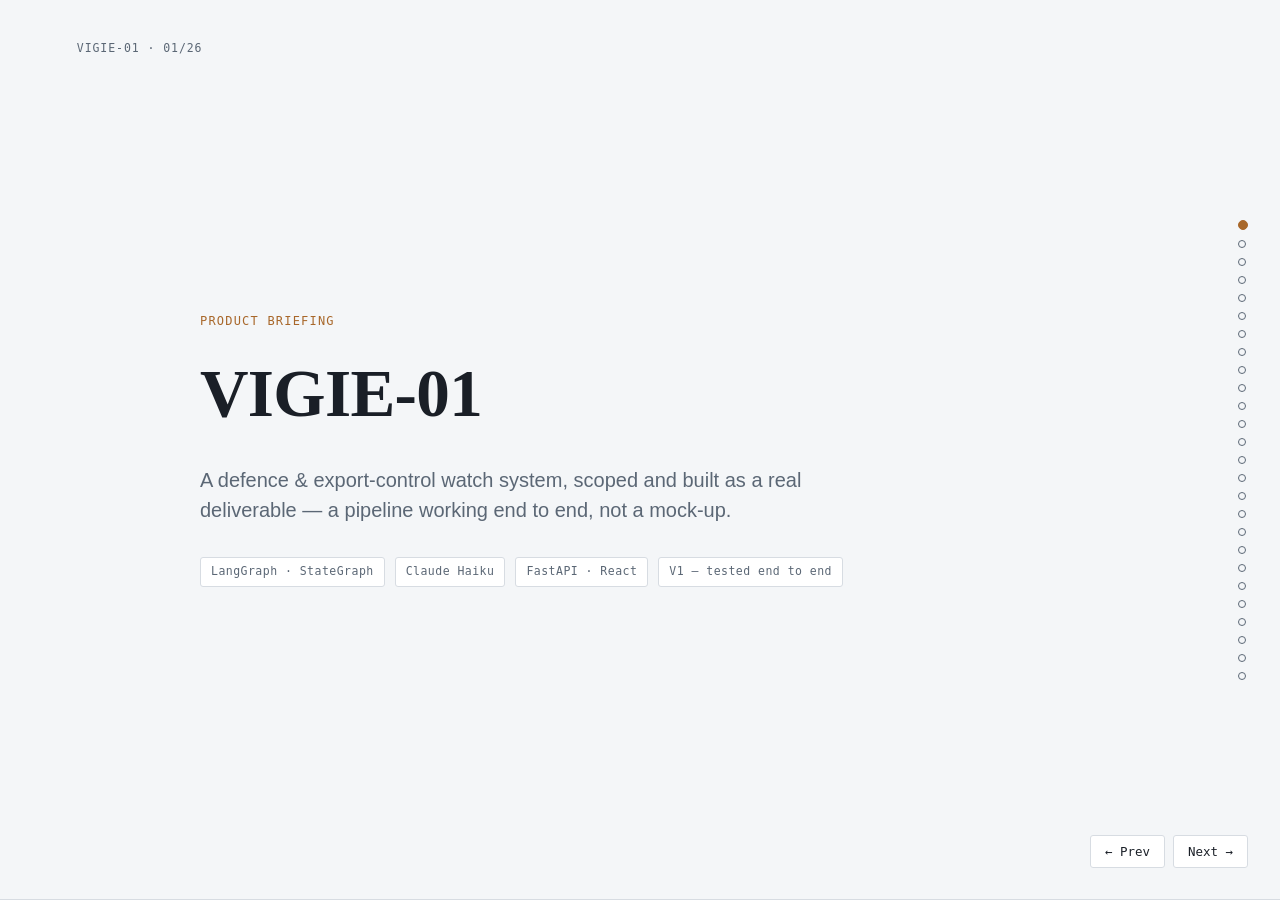
==== commit cafc2e55: "docs: split the three overloaded slides, and add the two subjects that had none The deck was bimodal" ====
--- a/docs/slides.html
+++ b/docs/slides.html
@@ -415,7 +415,7 @@
       <ul class="points">
         <li><strong class="mark">The observation.</strong> The hard part is not collecting — the tools exist — but classifying a heterogeneous stream consistently, cross-checking it, and being able to justify after the fact why a piece of information was kept.</li>
         <li><strong class="mark">The answer.</strong> A five-node pipeline where every statement is backed by a quote verified verbatim, and where bounded agentic escalation is triggered by a measured condition — the existence of an antecedent to cross-check against — and not by the article's category.</li>
-        <li><strong class="mark">The state.</strong> V1 working end to end, the first slice of the V2 verifier and the first stage of V3 longitudinal reasoning (event threads) shipped, guardrails coded and tested both ways — not merely declared. <strong>In production since 2026-09-05</strong>: the digest is served publicly, production persistence has run, and the budget reservation in a transaction — the guardrail that could only be verified under real concurrent conditions — holds under 30 simultaneous reservations for 4 slots. The daily scheduler remains to be armed.</li>
+        <li><strong class="mark">The state.</strong> V1 working end to end, the first slice of the V2 verifier and the first stage of V3 longitudinal reasoning (event threads) shipped, guardrails coded and tested both ways — not merely declared. <strong>In production since 2026-09-05</strong>: the digest is served publicly, production persistence has run, and the budget reservation in a transaction — the guardrail that could only be verified under real concurrent conditions — holds under 30 simultaneous reservations for 4 slots. The daily scheduler was armed on 2026-09-06; what remains is observing one unattended cycle.</li>
         <li><strong class="mark">The recommendation.</strong> Make the pipeline observable before making it autonomous. The deployment diagnosis did not stumble on the infrastructure but on the fact that the pipeline logged nothing: under a scheduler, all the cost instrumentation built over the previous days would have vanished at the exact moment it becomes the only window on the system.</li>
       </ul>
       <p class="muted-note">What follows details the scoping, the architecture and the evidence — in that order.</p>
@@ -498,9 +498,9 @@
       <p class="eyebrow">Display</p>
       <h2>The digest makes visible what commits confidence</h2>
       <figure class="shot">
-        <img src="screenshot.png" alt="The VIGIE digest: a single command bar (views, depth, sort), a filter rail on the left, an indicator strip, and event cards carrying the confidence score, the verified quote and the outlet's mark." loading="lazy" />
+        <img src="screenshot.png" alt="The VIGIE digest: a single command bar (views, depth, sort), a filter rail on the left, an indicator strip, and event cards carrying an explicit verification state, the verified quote and the outlet's mark." loading="lazy" />
       </figure>
-      <p class="muted-note">The confidence score sits on a sequential ramp and not in red/green — a score read as a verdict would invalidate the non-goal. An item outside the verifier's perimeter comes out with no score rather than with a zero. The "state media" provenance is displayed, not buried.</p>
+      <p class="muted-note">Capture of 2026-09-06, during the transition to English: the escalation gates found nothing that week, so every card shows the unscored state rather than a score — which is what the design is for. The confidence score sits on a sequential ramp and not in red/green — a score read as a verdict would invalidate the non-goal. An item outside the verifier's perimeter comes out with no score rather than with a zero. The "state media" provenance is displayed, not buried.</p>
     </div>
   </section>
 
@@ -528,6 +528,20 @@
     </div>
   </section>
 
+  <section class="slide" id="s5e">
+    <span class="slide-id"></span>
+    <div class="slide-inner">
+      <p class="eyebrow">Production</p>
+      <h2>A Job for the run, a service for the digest</h2>
+      <ul class="points">
+        <li><strong class="mark">The daily run is a Cloud Run Job, not an HTTP call.</strong> It takes ~620 s and that duration rises as the verifier covers more, where the scheduler caps at 30 minutes of waiting — triggering it through an endpoint would tie the run to a request timeout.</li>
+        <li><strong class="mark">The service carries only the digest already produced.</strong> One image serves both, with a different command; the front is hosted separately again.</li>
+        <li><strong class="mark">The Job exits 0 on a truncated run.</strong> Cloud Run retries a failed task, and retrying a run that hit the daily cap would produce nothing while burying the work already paid for.</li>
+      </ul>
+      <p class="muted-note" style="margin-top:6px">The endpoint that spends is closed behind a token and answers 503 when none is configured, rather than staying open — it triggers a full run, so it burns the day's budget on its own. Reading the digest stays public: that is what a browser does, and it costs nothing.</p>
+    </div>
+  </section>
+
   <section class="slide" id="s6">
     <span class="slide-id"></span>
     <div class="slide-inner">
@@ -536,6 +550,20 @@
       <p class="lede">Every summary generated by the LLM must come with a quote verified <strong class="mark">verbatim</strong> against the source text. With no evidence, the item is rejected automatically — not merely flagged.</p>
       <div class="quote-block">“The Rafale export deal was signed today.” — a source excerpt, never translated, never paraphrased</div>
       <p class="muted-note" style="margin-top:16px">The same principle applies to the extracted place: empty rather than unverifiable.</p>
+    </div>
+  </section>
+
+  <section class="slide" id="s6b">
+    <span class="slide-id"></span>
+    <div class="slide-inner">
+      <p class="eyebrow">Guardrails</p>
+      <h2>Bounded in code, and verified in both directions</h2>
+      <ul class="points">
+        <li><strong class="mark">A guardrail declared is not a guardrail.</strong> The daily call cap existed in the configuration without being checked anywhere in the code. Found by self-audit, wired, then tested in both directions rather than only in the passing one.</li>
+        <li><strong class="mark">A cap truncates a run; it never destroys it.</strong> When the budget runs out mid-batch the items already produced are kept, the state carries the truncation up to the API, and the item the refusal fell on is not marked as seen — it cost nothing, so it must stay collectable.</li>
+        <li><strong class="mark">Proven under real concurrency, which only production could give.</strong> The reservation is a database transaction: 30 simultaneous reservations across 3 containers for 4 remaining slots, exactly 4 accepted and 26 refused.</li>
+      </ul>
+      <p class="muted-note" style="margin-top:6px">The method counted as much as the result. The runbook first prescribed two full runs launched together — which produced a <em>single</em> reservation and did not even overlap, deduplication having starved the second. A counter left under its cap would then have passed for proof.</p>
     </div>
   </section>
 
@@ -592,32 +620,112 @@
   <section class="slide" id="s9">
     <span class="slide-id"></span>
     <div class="slide-inner">
-      <p class="eyebrow">Evidence from use · 1/2</p>
-      <h2>The flattering figure was questioned before being kept</h2>
-      <ul class="points">
-        <li><strong class="mark">A guardrail declared, not wired.</strong> The daily LLM call cap existed in the config without being checked anywhere in the code. Found by self-audit, fixed, tested both ways.</li>
-        <li><strong class="mark">Precision self-questioned.</strong> 27/30 agreement with the manual annotation, above target — kept only after questioning the annotation itself, which revealed ambiguous category definitions rather than a defect of the classifier.</li>
-        <li><strong class="mark">A second, harsher measurement.</strong> After the sources were reworked: 73/88 (83%), below target. The annotation protocol itself carried a bias — documented in the scoping document rather than the figure being presented as settled.</li>
-        <li><strong class="mark">A third measurement, decomposed.</strong> 51/68 (75%) on a rebuilt sample. The overall figure was the least informative: noise sorting meets the target (85%), qualifying what reaches the digest fails one time in three (64%). Two distinct problems a single figure conflated.</li>
-        <li><strong class="mark">The retest contradicted the probe that had preceded it.</strong> A two-arm retest over 17 items: the reworded rule wins both its reference cases with no regression at all. But the controls — run this time, where the probe had stopped at two cases — found two <em>earlier</em> regressions, and a third arm attributed them to the previous day's change rather than to the rewording. The gain that change claimed does not reproduce: replayed four times on the earlier prompt, the case already comes out correctly. A probe at n=2 was comparing one observation to one observation.</li>
-        <li><strong class="mark">A fourth measurement, blind.</strong> 38/48 (79%) — the annotation script had until then shown the system's verdict before asking for the human judgement, an anchoring bias removed the same day. At n=48 the 85% target falls <em>inside</em> the confidence interval: the measurement concludes neither way, and saying so beats quoting 79% as a verdict. It does, independently, confirm the boundary the previous one had pointed at.</li>
-      </ul>
-      <p class="muted-note" style="margin-top:6px">A precision measurement tests the clarity of the definitions as much as the quality of the model. The two are audited together — and the audit corrected itself here: the scoping document stated nothing about the boundary in question, but the prompt had carried an undocumented rule for five days, which the model was faithfully applying. A disagreement about the specification and not a gap in it — the rule was <em>changed</em>, not added, and carried back into the scoping document. Probed straight after: effective on the case that motivated it, with no effect on a second one it nonetheless names explicitly. A rule can be written, correct, and move nothing. The full retest, since passed, corrected the second case — and showed that the effect claimed on the first was not reproducible. What remains open is no longer a question of rule but of annotation: two articles describing the same type of event carry opposite labels, and no wording can satisfy both.</p>
+      <p class="eyebrow">Evidence · the precision KPI</p>
+      <h2>Four measurements, each stricter than the last</h2>
+      <ul class="points">
+        <li><strong class="mark">27/30 — 90%, above target.</strong> Kept only after the annotation itself was questioned.</li>
+        <li><strong class="mark">73/88 — 83%, below target.</strong> Sources reworked; a bias found in the annotation protocol.</li>
+        <li><strong class="mark">51/68 — 75%.</strong> Sample rebuilt, and the overall figure decomposed — it was the least informative part of it.</li>
+        <li><strong class="mark">37/48 — 77%, CI [63%; 87%].</strong> Annotation now blind. The target sits <em>inside</em> the interval.</li>
+      </ul>
+      <p class="muted-note" style="margin-top:6px">These four figures are <strong>not a trend</strong>, and presenting them as one would be the easiest mistake to make here. Each was taken on a different sample, under a different protocol, against a prompt that had changed in between. What moves from one to the next is the severity of the method, not the quality of the classifier. The last was revised <em>downwards</em> — from 79% — on 2026-09-06, when an annotation inconsistency was settled against the flattering reading.</p>
     </div>
   </section>
 
   <section class="slide" id="s9b">
     <span class="slide-id"></span>
     <div class="slide-inner">
-      <p class="eyebrow">Evidence from use · 2/2</p>
-      <h2>The defects came from testing, not from re-reading</h2>
-      <ul class="points">
-        <li><strong class="mark">The real volume contradicted the estimate.</strong> Reworking the sources surfaced feeds exposing months of history. With no freshness window, the first run would have spent a whole day's budget on the backlog before stopping.</li>
-        <li><strong class="mark">Symptom at display time, cause upstream.</strong> Only two countries were showing on the map. Rather than adding catch-up rules to the display: measure first. 10 of the 11 missing places had their country named in the title — yet the verbatim check only covered the body of the article, and was erasing correct extractions.</li>
-        <li><strong class="mark">Fixed without weakening the guardrail.</strong> The title is text published by the source: the excerpt must still match it word for word. Coverage went from 6 to 13 places over 16 items.</li>
-        <li><strong class="mark">A crash revealed the real loss.</strong> A model response outside the enumeration interrupted a run. On relaunch: zero new items — deduplication was marking links as seen <em>before</em> the analysis, so the items of the lost run were deemed processed while existing nowhere, and excluded from every subsequent collection. Marking now belongs to the node that actually paid for the call.</li>
-      </ul>
-      <p class="muted-note" style="margin-top:6px">Trace the symptom back to the cause rather than fixing where the problem shows — and document what remains unverified rather than omitting it. None of these defects was visible in a code review.</p>
+      <p class="eyebrow">Evidence · the precision KPI</p>
+      <h2>The first figure was above target. That is why it was questioned.</h2>
+      <ul class="points">
+        <li><strong class="mark">Above target, and suspicious for it.</strong> 27/30 agreement with the manual annotation. Kept only after questioning the annotation itself — which revealed ambiguous category definitions rather than a defect of the classifier.</li>
+        <li><strong class="mark">A second, harsher measurement.</strong> After the sources were reworked: 73/88 (83%), below target. The annotation protocol carried a bias of its own, documented in the scoping document rather than the figure being presented as settled.</li>
+      </ul>
+      <p class="muted-note" style="margin-top:6px">A precision measurement tests the clarity of the definitions as much as the quality of the model. The two are audited together — and the audit corrected itself here: the scoping document stated nothing about the boundary in question, but the prompt had carried an undocumented rule for five days that the model was faithfully applying. A disagreement about the specification, not a gap in it: the rule was <em>changed</em>, not added, and carried back into the scoping document.</p>
+    </div>
+  </section>
+
+  <section class="slide" id="s9c">
+    <span class="slide-id"></span>
+    <div class="slide-inner">
+      <p class="eyebrow">Evidence · the precision KPI</p>
+      <h2>One figure was hiding two problems</h2>
+      <ul class="points">
+        <li><strong class="mark">51/68 — 75% on a rebuilt sample.</strong> The overall figure was the least informative thing the measurement produced.</li>
+        <li><strong class="mark">Sorting noise meets the target: 85%.</strong> The perimeter decision — does this item belong in the digest at all — holds.</li>
+        <li><strong class="mark">Qualifying what gets in fails one time in three: 64%.</strong> A single figure had been conflating two problems that are not corrected in the same place.</li>
+      </ul>
+      <p class="muted-note" style="margin-top:6px">Hence a full confusion matrix rather than a count of disagreements: the <em>direction</em> of an error points at the fix. Confusing two in-scope categories and letting out-of-scope material through are not the same defect, and averaging them hides both.</p>
+    </div>
+  </section>
+
+  <section class="slide" id="s9d">
+    <span class="slide-id"></span>
+    <div class="slide-inner">
+      <p class="eyebrow">Evidence · the precision KPI</p>
+      <h2>Blind annotation, and a figure that concludes neither way</h2>
+      <ul class="points">
+        <li><strong class="mark">An anchoring bias, removed.</strong> The annotation script had until then displayed the system's verdict before asking for the human judgement. Blind by default since.</li>
+        <li><strong class="mark">37/48 — 77%, 95% CI [63%; 87%].</strong> At n=48 the 85% target falls <em>inside</em> the interval: the measurement establishes neither that the product meets it nor that it falls short.</li>
+        <li><strong class="mark">Saying so beats quoting 77% as a verdict.</strong> An earlier measurement, whose interval excluded the target, did establish a gap — that one does not, and the difference of status is the result.</li>
+      </ul>
+      <p class="muted-note" style="margin-top:6px">Revised downwards on 2026-09-06, from 38/48. Two articles describing the same event — a first example handed to a customer navy — carried opposite labels in the same blind session; settling that inconsistency turned an agreement into a disagreement. The consequence was unfavourable and is published as such. The figure has also <em>aged</em>: the classification prompt has changed three times since, so it no longer describes the current system.</p>
+    </div>
+  </section>
+
+  <section class="slide" id="s9e">
+    <span class="slide-id"></span>
+    <div class="slide-inner">
+      <p class="eyebrow">Evidence · the precision KPI</p>
+      <h2>What a probe at n=2 could not see</h2>
+      <ul class="points">
+        <li><strong class="mark">The reference cases said the fix worked.</strong> A two-arm retest over 17 items: the reworded rule wins both cases it was written for, with no regression introduced.</li>
+        <li><strong class="mark">The controls said something else.</strong> Run this time, where the earlier probe had stopped at two cases, they surfaced two <em>earlier</em> regressions — and a third arm attributed them to the previous day's change rather than to the rewording.</li>
+        <li><strong class="mark">And the gain the probe had claimed does not reproduce.</strong> Replayed four times against the earlier prompt, the case already came out correctly. The probe had been comparing one observation to one observation.</li>
+      </ul>
+      <p class="muted-note" style="margin-top:6px">Two rules taken from this, applied to every prompt change since. Check the <strong>controls</strong> and not only the reference case. And a rule's <strong>position</strong> counts as much as its content: a first formulation stating exactly the right distinction moved 0 items out of 25 — only rewriting it to lead with the branch that had to win produced the effect.</p>
+    </div>
+  </section>
+
+  <section class="slide" id="s9f">
+    <span class="slide-id"></span>
+    <div class="slide-inner">
+      <p class="eyebrow">Evidence · defects found by testing</p>
+      <h2>Symptom at display time, cause upstream</h2>
+      <ul class="points">
+        <li><strong class="mark">Two countries on the whole map.</strong> The obvious fix was a catch-up rule in the display. Measure first instead: 10 of the 11 missing places had their country named in the title.</li>
+        <li><strong class="mark">The check was erasing correct extractions.</strong> The verbatim comparison only covered the body of the article, so a place named in the headline could never be verified — and was discarded.</li>
+        <li><strong class="mark">Fixed without weakening the guardrail.</strong> A title is text published by the source, so the excerpt must still match it word for word. Coverage went from 6 to 13 places over 16 items.</li>
+      </ul>
+      <p class="muted-note" style="margin-top:6px">Fixing it where the symptom appeared would have produced a map that looked right and no longer meant anything — the guardrail is that a place is displayed only if it was verified verbatim.</p>
+    </div>
+  </section>
+
+  <section class="slide" id="s9g">
+    <span class="slide-id"></span>
+    <div class="slide-inner">
+      <p class="eyebrow">Evidence · defects found by testing</p>
+      <h2>A crash revealed the loss it was hiding</h2>
+      <ul class="points">
+        <li><strong class="mark">One malformed model response interrupted a run.</strong> That was the visible failure, and it was the small one.</li>
+        <li><strong class="mark">On relaunch: zero new items.</strong> Deduplication marked links as seen <em>before</em> the analysis — so the items of the lost run were deemed processed while existing nowhere, and were excluded from every later collection.</li>
+        <li><strong class="mark">Marking now belongs to the node that paid for the call.</strong> An interrupted run can no longer leave items presumed seen without ever having been analysed.</li>
+      </ul>
+      <p class="muted-note" style="margin-top:6px">None of these defects was visible in a code review. The crash was recoverable in a minute; the silent loss it uncovered would have kept removing items from every subsequent run.</p>
+    </div>
+  </section>
+
+  <section class="slide" id="s9h">
+    <span class="slide-id"></span>
+    <div class="slide-inner">
+      <p class="eyebrow">Evidence · defects found by testing</p>
+      <h2>The estimate was contradicted by the real volume</h2>
+      <ul class="points">
+        <li><strong class="mark">Feeds exposing months of archive.</strong> Reworking the sources surfaced feeds whose RSS carries far more than the recent window the sizing had assumed.</li>
+        <li><strong class="mark">With no freshness window, the first run spends the day on the backlog.</strong> A whole day's LLM budget would have gone into history before the pipeline reached anything current.</li>
+        <li><strong class="mark">A collection window, and a per-source cap.</strong> Both bound the batch before the first call is paid for — a guardrail placed upstream of the spending, not downstream of it.</li>
+      </ul>
+      <p class="muted-note" style="margin-top:6px">The same reasoning governs deduplication's position in the graph: it runs <em>before</em> the analysis node, so an item already seen never costs a call to be filtered out.</p>
     </div>
   </section>
 
@@ -636,7 +744,7 @@
       </div>
       <div class="roadmap-row">
         <span class="stage">V1</span>
-        <div><span class="status-dot done"></span>Deployment — the repository half on 2026-08-23 (structured log, run endpoint closed, pinned dependencies, container image), the cloud half on 2026-09-05: managed database, service and batch job deployed, continuous deployment on code publication, infrastructure adopted into Terraform with no drift. First real run 615 s, 61 articles kept, 195 calls out of 200. What remains is arming the scheduler and observing the seven-day purge</div>
+        <div><span class="status-dot done"></span>Deployment — the repository half on 2026-08-23 (structured log, run endpoint closed, pinned dependencies, container image), the cloud half on 2026-09-05: managed database, service and batch job deployed, continuous deployment on code publication, infrastructure adopted into Terraform with no drift. First real run 615 s, 61 articles kept, 195 calls out of 200. What remains is observing one unattended cycle (the scheduler was armed on 2026-09-06) and the seven-day purge</div>
       </div>
       <div class="roadmap-row">
         <span class="stage">V2</span>
@@ -666,7 +774,35 @@
         <span class="stage">V3</span>
         <div><span class="status-dot later"></span>Queryable memory over the history (natural-language questions)</div>
       </div>
-      <p class="muted-note" style="margin-top:14px">Two pieces of work, in this order. <strong>The budget first.</strong> Extending the verifier to the five categories ran for real on 2026-08-21 (15 escalations over 36 articles, 5 with an antecedent) and saturated the day's cap of 200 calls — the shortfall fell on thread grouping, last in the chain. First real reading on 2026-08-22: analysis 72 calls, verification 50, grouping 73, that is 195 of the 200. It shows that the escalation caps are over-subscribed — together they authorise 140 calls, when analysis claims one per submitted article and consumed 72 — and that 21% of the budget goes on articles discarded after analysis. The arbitration stays open deliberately: it cannot be settled until that one-fifth share is broken down by source, and the breakdown has just been instrumented. <strong>The deployment next, and its repository half is done.</strong> The diagnosis had not stumbled on the absence of infrastructure but on the absence of a log: the pipeline emitted nothing, so the measurements above would have been invisible under a scheduler. Structured log, run endpoint closed behind a token, pinned dependencies, container image and daily batch job were delivered and validated locally on 2026-08-23 — the batch ran end to end against real feeds with the call cap forced to zero, which exercises truncation without spending anything. The cloud half followed on 2026-09-05, and the unknown is lifted: production persistence has run, and the budget reservation in a transaction — the guardrail that could be neither confirmed nor refuted anywhere but in production — holds under real concurrency, 30 simultaneous reservations across 3 containers for 4 slots, exactly 4 accepted. The method counted as much as the result: the runbook prescribed two full runs launched together, which produced a single reservation and did not even overlap — deduplication had starved them. A counter under the cap would have passed for proof. What remains is arming the scheduler, and observing the seven-day purge on the eighth day of history.</p>
+      <p class="muted-note" style="margin-top:14px">One arbitration stays open on purpose, and three things are not done. Both on the next two slides — stated as what would settle them, not as intentions.</p>
+    </div>
+  </section>
+
+  <section class="slide" id="s10b">
+    <span class="slide-id"></span>
+    <div class="slide-inner">
+      <p class="eyebrow">Open arbitration</p>
+      <h2>One budget, three nodes, and no way to serve all three</h2>
+      <ul class="points">
+        <li><strong class="mark">A single global counter of 200 calls a day.</strong> Extending the verifier to the whole perimeter ran for real on 2026-08-21 — 15 escalations over 36 articles, 5 with an antecedent — and saturated the cap. The shortfall fell on thread grouping, last in the chain.</li>
+        <li><strong class="mark">First reading of the split, 2026-08-22.</strong> Analysis 72 calls, verification 50, grouping 73: 195 of the 200. An escalation costs ~3.7 calls, not one — so the two escalation caps together authorise 140, leaving 60 for an analysis node that pays one call per submitted article and consumed 72. The caps are <strong>over-subscribed by construction</strong>.</li>
+        <li><strong class="mark">And the loss is upstream of the arbitration.</strong> Broken down over a full batch on 2026-08-30: 99 of 144 analysis calls — 69% — went on articles that were then discarded. Out of scope 72, unverifiable quote 26.</li>
+      </ul>
+      <p class="muted-note" style="margin-top:6px">Which is why the arbitration stays open rather than being settled by a round number. The loss is <em>diffuse</em> — the largest single source accounts for 10 calls out of 99, so removing a feed corrects nothing — and the two reasons point at different fixes: composition of the sources on one side, extraction on the other. No redistribution between nodes recovers either. One option is already ruled out: raising the grouping threshold for a budget reason would silently expire a threshold calibrated on a precision measurement.</p>
+    </div>
+  </section>
+
+  <section class="slide" id="s10c">
+    <span class="slide-id"></span>
+    <div class="slide-inner">
+      <p class="eyebrow">What is not done</p>
+      <h2>Three open items, and what would close each</h2>
+      <ul class="points">
+        <li><strong class="mark">No unattended cycle observed.</strong> The scheduler was armed on 2026-09-06 and its trigger validated by a forced run — but an armed trigger is not an observed cycle, and the V1 acceptance criterion asks for the cycle.</li>
+        <li><strong class="mark">The seven-day purge has never run.</strong> It becomes observable on the eighth day of history, not before. Until then the retention guardrail is written and untested against real data.</li>
+        <li><strong class="mark">Two thresholds are no longer calibrated.</strong> The move to English changed the token distribution the escalation score is computed on, and the sample both thresholds were set on is in French. Measured, not assumed — and closing it needs a fresh annotated sample, not a new value.</li>
+      </ul>
+      <p class="muted-note" style="margin-top:6px">Observability came before autonomy, deliberately. The deployment diagnosis had not stumbled on the absence of infrastructure but on the absence of a log: the pipeline emitted nothing, so every measurement on the previous slides would have become invisible the moment a scheduler took over. The structured log shipped first, and the container was exercised end to end against real feeds with the call cap forced to zero — which tests truncation without spending anything.</p>
     </div>
   </section>
 
